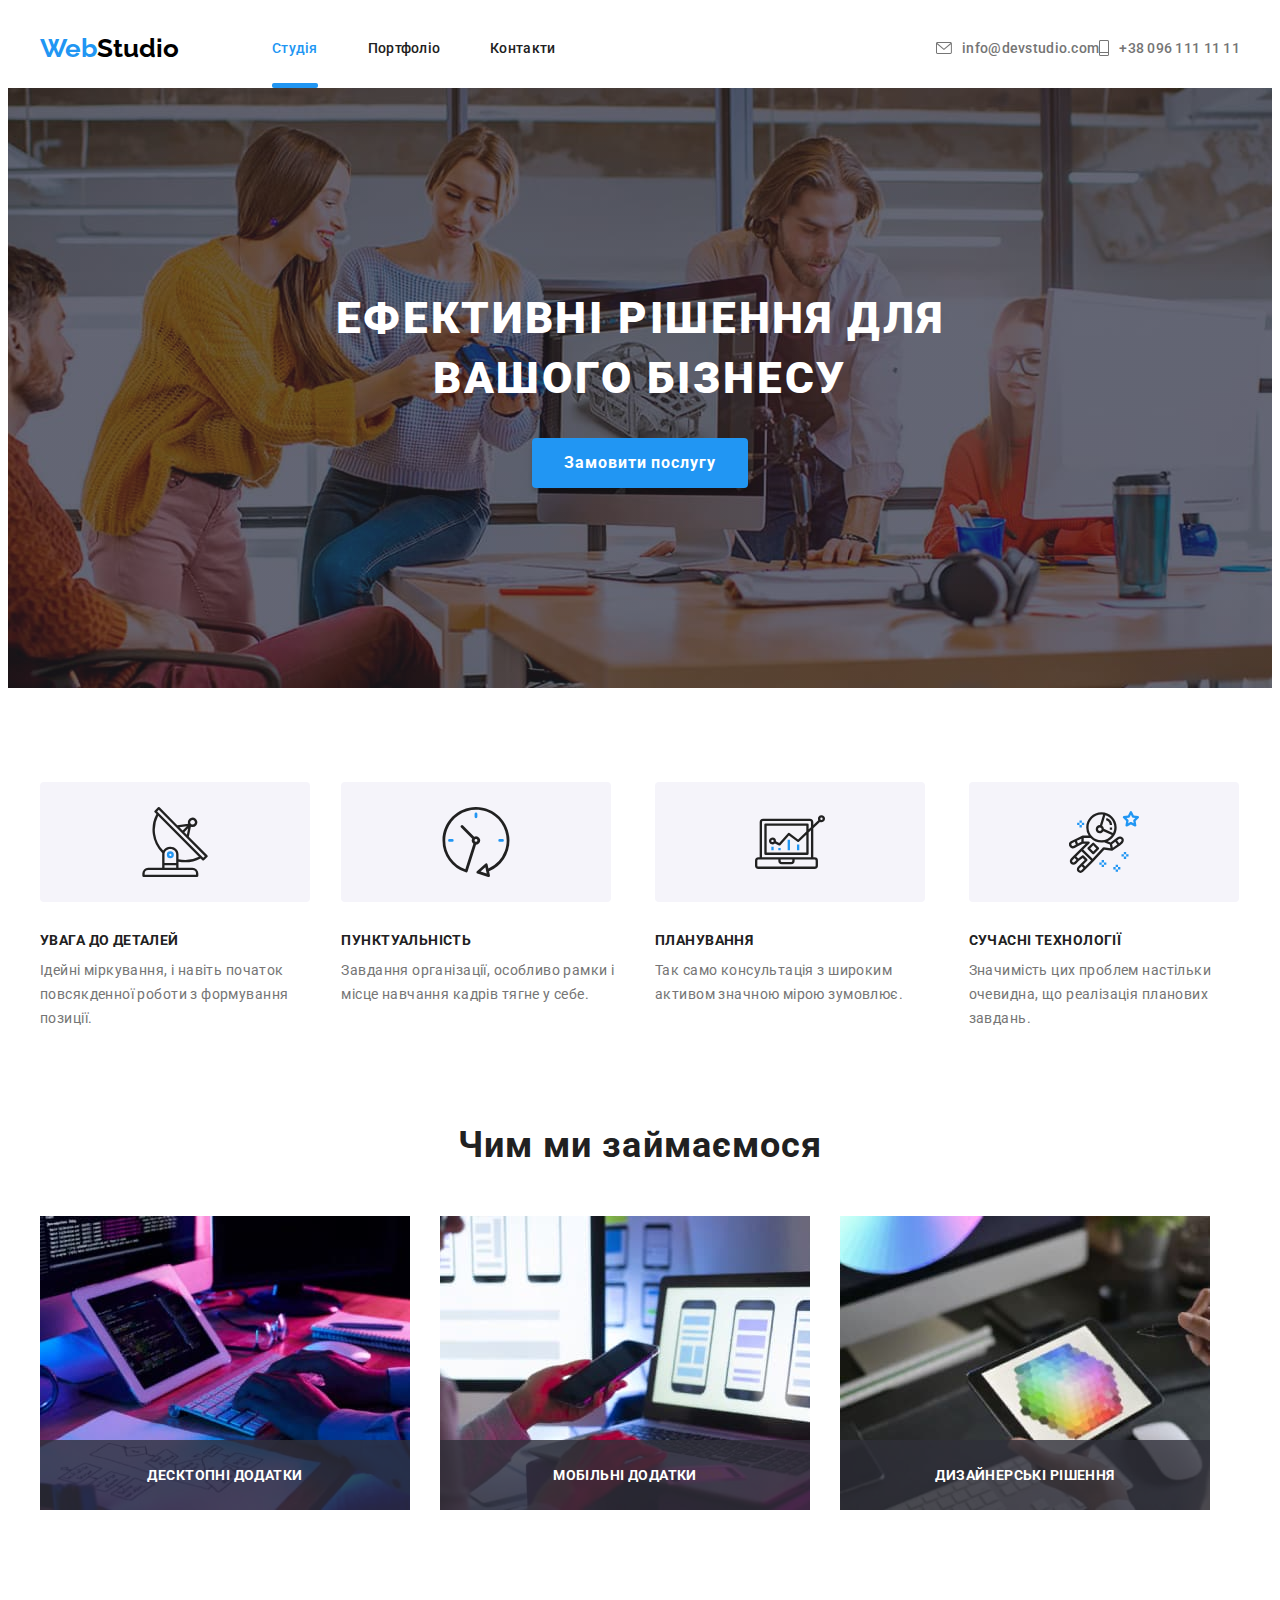
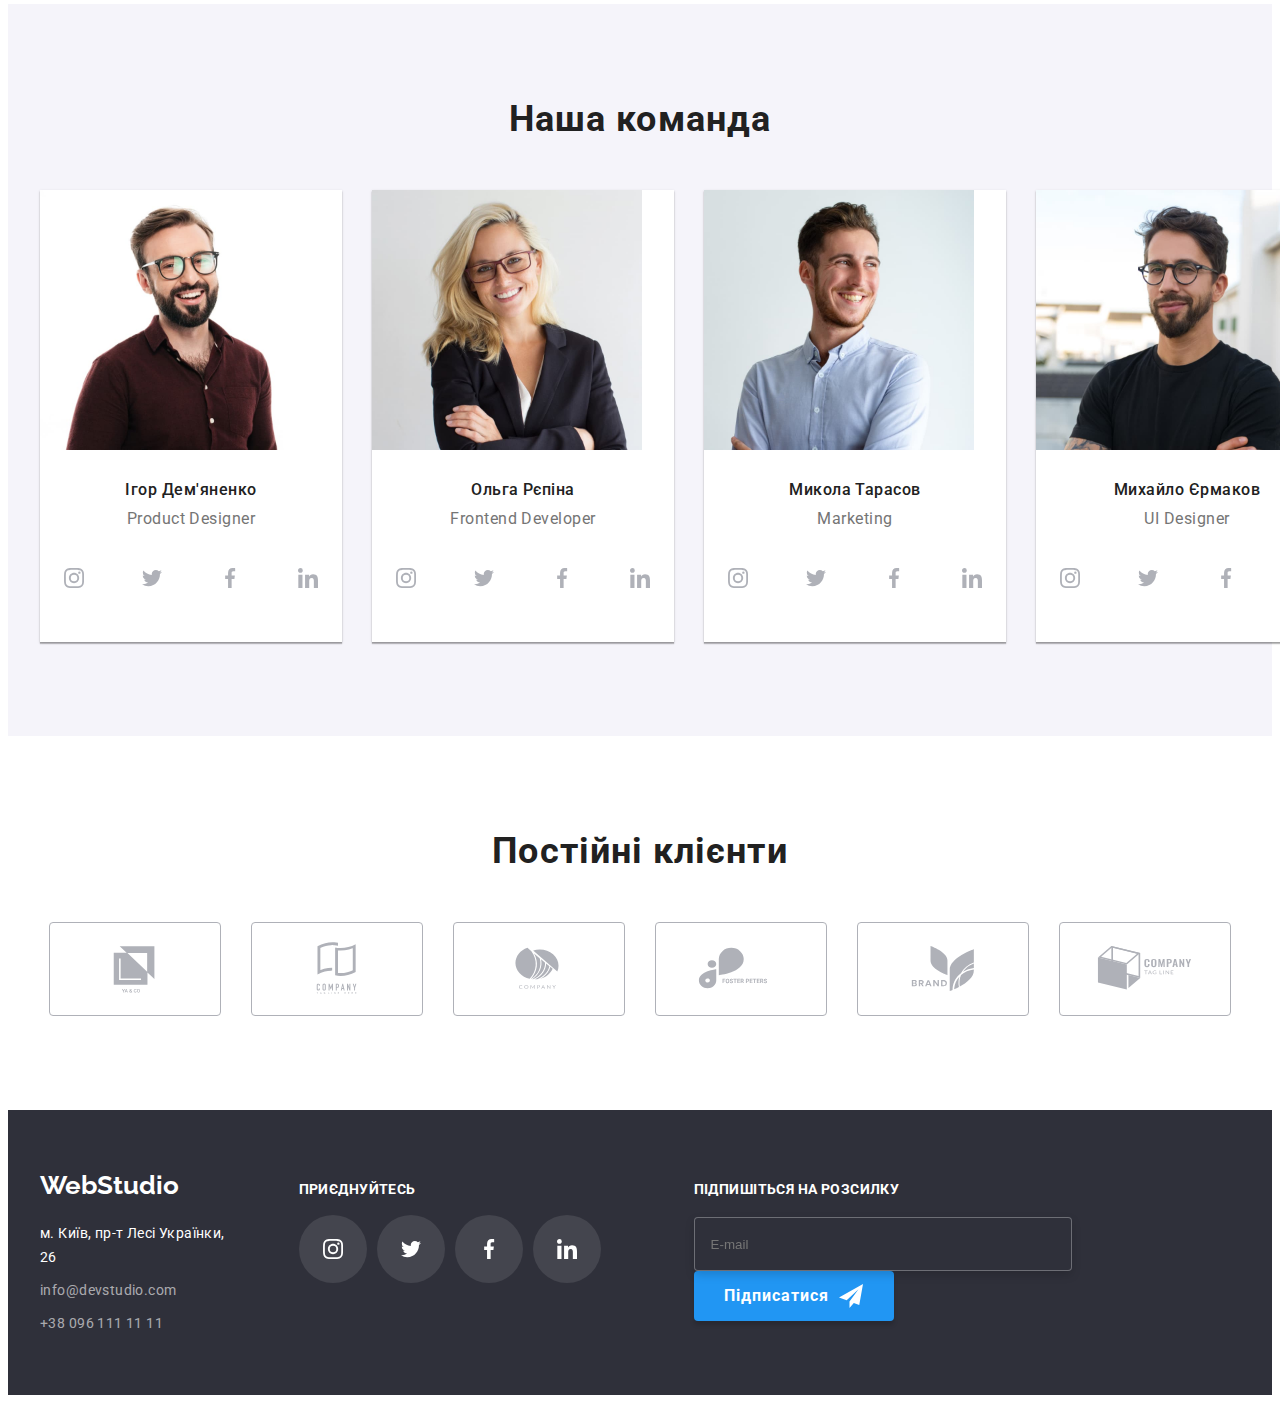
==== index.html @ d42e9f76 "в процессе" ====
<!DOCTYPE html>
<html lang="uk">
  <head>
    <meta charset="UTF-8">
    <meta http-equiv="X-UA-Compatible" content="IE=edge">
    <meta name="viewport" content="width=device-width, initial-scale=1.0">
    <title>WebStudio</title>
    <link rel="preconnect" href="https://fonts.googleapis.com">
    <link rel="preconnect" href="https://fonts.gstatic.com" crossorigin>
    <link href="https://fonts.googleapis.com/css2?family=Open+Sans:wght@400;500;600;700&family=Raleway:wght@700&family=Roboto:wght@400;500;700;900&display=swap" rel="stylesheet">
    <link rel="stylesheet" href="https://cdnjs.cloudflare.com/ajax/libs/modern-normalize/1.1.0/modern-normalize.min.css" integrity="sha512-wpPYUAdjBVSE4KJnH1VR1HeZfpl1ub8YT/NKx4PuQ5NmX2tKuGu6U/JRp5y+Y8XG2tV+wKQpNHVUX03MfMFn9Q==" crossorigin="anonymous" referrerpolicy="no-referrer">
    <link rel="stylesheet" href="./css/style.css">
  </head>
  <body>
    <!-- шапка страницы -->

    <header class="header">
      
        <!-- logo -->
      <div class="header__container container">
          <a class="header__logo logo" href="./index.html"><span class="header__web">Web</span>Studio</a>
          
          <!-- навигация на другие страницы -->
          <nav class="nav">
          
          
          
            <ul class="nav__list list">
              <li class="nav__item"><a href="./index.html" class="nav__link current link"><span class="nav__studio">Студія</span></a></li>
              <li class="nav__item"><a href="./portfolio.html" class="nav__link  link">Портфоліо</a></li>
              <li class="nav__item"><a href="#" class="nav__link  link">Контакти</a></li>
            </ul>
          </nav>
          
          <ul class="two__list list">
            <li class="two__item">
              <a class="two__link link" href="mailto:info@devstudio.com">
                <svg class="two__envelope" width="16" height="12">
                <use xlink:href="./images/sprite.svg#envelope">
                </use>
              </svg>info@devstudio.com</a>
            </li>
            <li class="two__item">
              <a class="two__links link" href="tel:+380961111111">
                <svg class="two__vector" width="10" height="16">
                <use xlink:href="./images/sprite.svg#vector">
                </use>
              </svg>+38 096 111 11 11</a>
            </li>
          </ul>
      </div>

     
    </header>

    <!-- уникальный контент страницы -->

    <main class="hero">
      <section class="hero-baner">
        <div class="container">
        <h1 class="hero-baner__title">Ефективні рішення для вашого бізнесу</h1>
        <button class="hero-baner__btn" type="button" data-modal-open>Замовити послугу</button>
        <div class="beckdrop is-hidden" data-modal>
          <div class="modal-window">
            <button class="modal-window__btn" type="button" data-modal-close>
              <svg class="modal-window__cross" width="11" height="11">
                <use href="./images/sprite.svg#icon-close"></use>
              </svg>
            </button>
            <p class="modal-window__title">Залиште свої дані, ми вам передзвонимо</p>
            <form class="modal-window__form">
                <label class="modal-window__field">
                  <span class="modal-window__label">Ім'я</span>
                  <input class="modal-window__input" type="text" name="user-name" required>
                  <svg class="modal-window__icon" width="12" height="12">
                    <use href="./images/icons.svg#people-vector"></use>
                  </svg>
                </label>
                <label class="modal-window__field">
                  <span class="modal-window__label">Телефон</span>
                  <input class="modal-window__input" type="text" name="user-phone" required>
                  <svg class="modal-window__icon" width="13" height="13">
                    <use href="./images/icons.svg#tel-vector"></use>
                  </svg>
                </label>
                <label class="modal-window__field">
                  <span class="modal-window__label">Пошта</span>
                  <input class="modal-window__input" type="text" name="user-email" required>
                  <svg class="modal-window__icon" width="15" height="12">
                    <use href="./images/icons.svg#email-vector"></use>
                  </svg>
                </label>
                <label class="modal-window__fields">
                  <span class="modal-window__labelss">Коментар</span>
                  <textarea class="modal-window__email" name="user-coments" rows="5" placeholder="Введіть текст"></textarea>
                </label>
              <label class="modal-window__ways">
                <input class="modal-window__checkbox" type="checkbox" name="agreement-checkbox">
                <svg class="modal-window__checkboxicon" width="16" height="15">
                  <use class="checked" href="./images/icons.svg#icon-check"></use>
                  <use class="unchecked" href="./images/icons.svg#icon-uncheck"></use>
                </svg>
                <span class="modal-window__checktext">Погоджуюся з розсилкою та приймаю <a class="modal-window__blue link" href="">Умови договору</a></span>
              </label>
              <button class="modal-window__btns" type="submit"><span class="modal-window__btngo">Відправити</span></button>
            </form>
        </div>
        </div>
        </div>
      </section>
      <section class="page">
        <div class="page-container container">
        <h2 class="visually-hidden">нащi властивостi</h2>
        <ul class="page-first list">
          <li class="page-second">
            <div class="page-icons">
              <svg class="hidden-icon" width="70" height="70">
                <use href="./images/icons.svg#antenna1"></use>
              </svg>
            </div>
            <h3 class="page-item page-title">УВАГА ДО ДЕТАЛЕЙ</h3>
            <p class="page-group page-text">Ідейні міркування, і навіть початок повсякденної роботи з формування позиції.</p>
          </li>
          <li class="page-second second-box">
            <div class="page-icons">
              <svg class="hidden-icon" width="70" height="70">
                <use href="./images/icons.svg#clock1"></use>
              </svg>
            </div>
            <h3 class="page-item page-title">ПУНКТУАЛЬНІСТЬ</h3>
            <p class="page-group page-text">Завдання організації, особливо рамки і місце навчання кадрів тягне у себе.</p>
          </li>
          <li class="page-second second-box">
            <div class="page-icons">
              <svg class="hidden-icon" width="70" height="70">
                <use href="./images/icons.svg#diagram1"></use>
              </svg>
            </div>
            <h3 class="page-item page-title">ПЛАНУВАННЯ</h3>
            <p class="page-group page-text">Так само консультація з широким активом значною мірою зумовлює.</p>
          </li>
          <li class="page-second">
            <div class="page-icons">
              <svg class="hidden-icon" width="70" height="70">
                <use href="./images/icons.svg#astronaut1"></use>
              </svg>
            </div>
            <h3 class="page-item page-title">СУЧАСНІ ТЕХНОЛОГІЇ</h3>
            <p class="page-group page-text">Значимість цих проблем настільки очевидна, що реалізація планових завдань.</p>
          </li>
        </ul>
        </div>
      </section>
      <section class="work">
       <div class="work-container container">
        <h2 class="work-text work-title">Чим ми займаємося</h2>
        <ul class="hero-img list">
          <li class="work-items">
            <div class="wrapper">
            <img class="work-about" src="./images/img(1).jpg" alt="стiл розробника" width="370">
            <div class="overlay-box">
              <p class="overlay-text">Десктопні додатки</p>
            </div>
            </div>
          </li>
          <li class="work-items">
            <div class="wrapper">
            <img class="work-about" src="./images/img(2).jpg" alt="стiл розробника додатку до смартфонiв" width="370">
            <div class="overlay-box">
              <p class="overlay-text">Мобільні додатки</p>
            </div>
            </div>
          </li>
          <li class="work-items">
            <div class="wrapper">
            <img class="work-about" src="./images/img(3).jpg" alt="стiл дизайнера кольору" width="370">
            <div class="overlay-box">
              <p class="overlay-text">Дизайнерські рішення</p>
            </div>
            </div>
          </li>
        </ul>
       </div>
      </section>
      <section class="services">
        <div class="services-container container">
        <h2 class="services-work work-title">Наша команда</h2>
        <ul class="services-before list">
          <li class="services-cover">
            <img class="doc-img" src="./images/Product_designer.jpg" alt="Product-designer" width="270">
            <div class="document">
            <h3 class="services-title">Ігор Дем'яненко</h3>
            <p class="services-text">Product Designer</p>
            <ul class="application-icon">
              <li class="people-icons">
                <a href="" class="people-services">
                  <svg class="services-icons" width="20" height="20">
                    <use href="./images/sprite.svg#instagram"></use>
                  </svg>
                </a>
              </li>
              <li class="people-icons">
                <a href="" class="people-services">
                  <svg class="services-icons" width="20" height="20">
                    <use href="./images/sprite.svg#twitter"></use>
                  </svg>
                </a>
              </li>
              <li class="people-icons">
                <a href="" class="people-services">
                  <svg class="services-icons" width="20" height="20">
                    <use href="./images/sprite.svg#facebook"></use>
                  </svg>
                </a>
              </li>
              <li class="people-icons">
                <a href="" class="people-services">
                  <svg class="services-icons" width="20" height="20">
                    <use href="./images/sprite.svg#linkedin"></use>
                  </svg>
                </a>
              </li>
            </ul>
            </div>
          </li>
          <li class="services-cover">
            <img class="doc-img" src="./images/Frontend_developer.jpg" alt="Frontend-developer" width="270">
            <div class="document">
            <h3 class="services-title">Ольга Рєпіна</h3>
            <p class="services-text">Frontend Developer</p>
            <ul class="application-icon">
              <li class="people-icons">
                <a href="" class="people-services">
                  <svg class="services-icons" width="20" height="20">
                    <use href="./images/sprite.svg#instagram"></use>
                  </svg>
                </a>
              </li>
              <li class="people-icons">
                <a href="" class="people-services">
                  <svg class="services-icons" width="20" height="20">
                    <use href="./images/sprite.svg#twitter"></use>
                  </svg>
                </a>
              </li>
              <li class="people-icons">
                <a href="" class="people-services">
                  <svg class="services-icons" width="20" height="20">
                    <use href="./images/sprite.svg#facebook"></use>
                  </svg>
                </a>
              </li>
              <li class="people-icons">
                <a href="" class="people-services">
                  <svg class="services-icons" width="20" height="20">
                    <use href="./images/sprite.svg#linkedin"></use>
                  </svg>
                </a>
              </li>
            </ul>
            </div>
          </li>
          <li class="services-cover">
            <img class="doc-img" src="./images/Marketing.jpg" alt="Marketing" width="270">
            <div class="document">
            <h3 class="services-title">Микола Тарасов</h3>
            <p class="services-text">Marketing</p>
            <ul class="application-icon">
              <li class="people-icons">
                <a href="" class="people-services">
                  <svg class="services-icons" width="20" height="20">
                    <use href="./images/sprite.svg#instagram"></use>
                  </svg>
                </a>
              </li>
              <li class="people-icons">
                <a href="" class="people-services">
                  <svg class="services-icons" width="20" height="20">
                    <use href="./images/sprite.svg#twitter"></use>
                  </svg>
                </a>
              </li>
              <li class="people-icons">
                <a href="" class="people-services">
                  <svg class="services-icons" width="20" height="20">
                    <use href="./images/sprite.svg#facebook"></use>
                  </svg>
                </a>
              </li>
              <li class="people-icons">
                <a href="" class="people-services">
                  <svg class="services-icons" width="20" height="20">
                    <use href="./images/sprite.svg#linkedin"></use>
                  </svg>
                </a>
              </li>
            </ul>
            </div>
          </li>
          <li class="services-cover">
            <img class="doc-img" src="./images/UI_designer.jpg" alt="UI-designer" width="270">
            <div class="document">
            <h3 class="services-title">Михайло Єрмаков</h3>
            <p class="services-text">UI Designer</p>
            <ul class="application-icon">
              <li class="people-icons">
                <a href="" class="people-services">
                  <svg class="services-icons" width="20" height="20">
                    <use href="./images/sprite.svg#instagram"></use>
                  </svg>
                </a>
              </li>
              <li class="people-icons">
                <a href="" class="people-services">
                  <svg class="services-icons" width="20" height="20">
                    <use href="./images/sprite.svg#twitter"></use>
                  </svg>
                </a>
              </li>
              <li class="people-icons">
                <a href="" class="people-services">
                  <svg class="services-icons" width="20" height="20">
                    <use href="./images/sprite.svg#facebook"></use>
                  </svg>
                </a>
              </li>
              <li class="people-icons">
                <a href="" class="people-services">
                  <svg class="services-icons" width="20" height="20">
                    <use href="./images/sprite.svg#linkedin"></use>
                  </svg>
                </a>
              </li>
            </ul>
            </div>
          </li>
        </ul>
        </div>
      </section>
      <section class="section-client">
        <div class="container">
          <h2 class="regular-clients">Постійні клієнти</h2>
          <ul class="clients-list list">
            <li class="clients-items">
              <a href="" class="clients-link">
                <svg class="clients-icon" width="106" height="60">
                  <use href="./images/sprite.svg#ya-co"></use>
                </svg>
              </a></li>
            <li class="clients-items">
              <a href="" class="clients-link">
                <svg class="clients-icon" width="106" height="60">
                  <use href="./images/sprite.svg#company"></use>
              </svg>
            </a></li>
            <li class="clients-items">
              <a href="" class="clients-link">
                <svg class="clients-icon" width="106" height="60">
                  <use href="./images/sprite.svg#company-second"></use>
              </svg>
            </a></li>
            <li class="clients-items">
              <a href="" class="clients-link">
                <svg class="clients-icon" width="106" height="60">
                  <use href="./images/sprite.svg#foster-peter"></use>
              </svg>
              </a></li>
            <li class="clients-items">
              <a href="" class="clients-link">
                <svg class="clients-icon" width="106" height="60">
                  <use href="./images/sprite.svg#brand"></use>
              </svg>
            </a></li>
            <li class="clients-items">
              <a href="" class="clients-link">
                <svg class="clients-icon" width="106" height="60">
                  <use href="./images/sprite.svg#tag-line"></use>
              </svg>
            </a></li>
          </ul>
        </div>
      </section>
    </main>

    <!-- подвал страницы -->

    <footer class="footer">
      <div class="footer-container container">
        <div class="footer-joins">
          <div class="footer-secondjoins">
         <a class="logotype" href="./index.html"><span class="web">Web</span>Studio</a>
      <address class="address">
        <ul class="footer-bottom list">
          <li class="footer-item"><a class="footer-map link" href="https://goo.gl/maps/Yp1MJyX35UvS2NjQA" target="_blank" rel="noopener noreferrer nofollow">м. Київ, пр-т Лесі Українки, 26</a></li>
          <li class="footer-item">
            <a class="footer-link link"  href="mailto:info@devstudio.com">info@devstudio.com</a>
          </li>
          <li class="footer-item">
            <a class="footer-tel footer-link link" href="tel:+380961111111">+38 096 111 11 11</a>
          </li>
        </ul>
      </address>
      </div>
      <div class="join-go">
        <h2 class="join-ap">приєднуйтесь</h2>
        <ul class="applicat-icon">
          <li class="people-icon">
            <a href="" class="peopls-serv">
              <svg class="join-icons" width="20" height="20">
                <use href="./images/sprite.svg#instagram"></use>
              </svg>
            </a>
          </li>
          <li class="people-icon">
            <a href="" class="peopls-serv">
              <svg class="join-icons" width="20" height="20">
                <use href="./images/sprite.svg#twitter"></use>
              </svg>
            </a>
          </li>
          <li class="people-icon">
            <a href="" class="peopls-serv">
              <svg class="join-icons" width="20" height="20">
                <use href="./images/sprite.svg#facebook"></use>
              </svg>
            </a>
          </li>
          <li class="people-icon">
            <a href="" class="peopls-serv">
              <svg class="join-icons" width="20" height="20">
                <use href="./images/sprite.svg#linkedin"></use>
              </svg>
            </a>
          </li>
        </ul>
      </div>
      <div class="footer-lastmenu">
        <p class="last-text">Підпишіться на розсилку</p>
        <form class="lastmenu">
          <label class="last-label">
            <input class="email-footers" type="text" name="mail-footer" placeholder="E-mail">
          </label>
            <button class="last-mail" type="submit"><span class="black-btns">Підписатися</span>
              <svg class="icon-send" width="24" height="24">
                <use href="./images/sprite.svg#icon-send"></use>
              </svg>
            </button>
        </form>
      </div>
      </div>
      </div>
    </footer>
    <script src="./js/modal.js"></script>
  </body>
</html>
---- css/style.css ----
:root {
    --primary-text-color: #000000;
    --title-text-color: #212121;
    --border-bottom: #ECECEC;
    --accent-color: #2196F3;
    --h-color-fon: #C4C4C4;
    --overlay-box: rgba(47, 48, 58, 0.8);
    --cover-color: 0px 1px 3px rgba(0, 0, 0, 0.12),
        0px 1px 1px rgba(0, 0, 0, 0.14),
        0px 2px 1px rgba(0, 0, 0, 0.2);
    --text-color: #757575;
    --portfolo-main-color: #F5F5F5;
    --before-color: #FFFFFF;
    --btn-color: #188CE8;
        box-shadow: 0px 4px 4px rgba(0, 0, 0, 0.15);
    --services-color: #F5F4FA;
    --footer-color: rgba(255, 255, 255, 0.6);
    --hero-btn-color: rgba(0, 0, 0, 0.15);
    --h1-color: #2F303A;
    --button-color: rgba(0, 0, 0, 0.1),
        0px 1px 2px rgba(0, 0, 0, 0.08),
        0px 2px 2px rgba(0, 0, 0, 0.12);
        --clients-icon: #AFB1B8;
        --people-icon: rgba(255, 255, 255, 0.1);
        --portfolio-border: #EEEEEE;
        --shadow-nain: 0px 1px 1px rgba(0, 0, 0, 0.12),
            0px 4px 4px rgba(0, 0, 0, 0.06),
            1px 4px 6px rgba(0, 0, 0, 0.16);
            /* modal */
            --modal-window: rgba(0, 0, 0, 0.2);
            --border-modal-btn: 1px solid rgba(0, 0, 0, 0.1);
            --border-px-fo: 0px 1px 3px rgba(0, 0, 0, 0.12),
                0px 1px 1px rgba(0, 0, 0, 0.14),
                0px 2px 1px rgba(0, 0, 0, 0.2);
            /* зминни */
            --idx-backdrop: 100;
            /* overflow-color */
            --overflow-color: rgba(33, 150, 243, 0.9);
            /* transition transform ms */
            --transfor-ms: 250ms cubic-bezier(0.4, 0, 0.2, 1);
            /* modal menu */
            --mdal-menu-rgba: rgba(33, 33, 33, 0.2);
            --color-comentss: rgba(117, 117, 117, 0.5);
}
.container {
    margin-left: auto;
    margin-right: auto;
    padding-left: 15px;
    padding-right: 15px;
    width: 1200px;
    /* outline: 1px solid tomato; */
}
body {
    font-family: 'Roboto', sans-serif;
    background-color: var(--before-color);
    color: var(--title-text-color);
}
/* logo */
.logo {
    margin-right: 93px;

    font-family: 'Raleway', sans-serif;
    font-weight: 700;
    font-size: 26px;
    line-height: 1.19;
    text-decoration: none;
    color: var(--primary-text-color);
}


.link {
    text-decoration: none;
}
.nav__studio,
.portfolio,
.header__web {
    color: var(--accent-color);
}
ul {
    list-style: none;
    padding-left: 0;
    margin-top: 0;
    margin-bottom: 0;
}
h1,
h2,
h3 {
    padding-left: 0;
    margin-top: 0;
    margin-bottom: 0;
}
p {
    padding-left: 0;
    margin-top: 0;
    margin-bottom: 0;
}

/* header */

.header {
    border-color: #ECECEC;
    background-color: var(--before-color);
}
.header__container {
    display: flex;
    align-items: center;
}
.nav__list {
    display: flex;
}
.two__list {
    display: flex;
    align-items: center;
    margin-left: auto;
}
.nav__item:not(:last-child) {
    margin-right: 50px;  
}
.nav__link {
    display: block;
    padding: 32px 0;
    position: relative;

    font-weight: 500;
    font-size: 14px;
    line-height: calc(16 / 14);
    letter-spacing: 0.02em;
    color: var(--title-text-color);

    transition-property: color;
    transition-duration: 250ms;
    transition-timing-function: cubic-bezier(0.4, 0, 0.2, 1);
    /* transition-delay: 250ms; */
}
.nav__link:hover,
.nav__link:focus {
    color: var(--accent-color);
}
.two__vector {
    margin-right: 10px;
    fill: var(--text-color);
    fill: currentColor;
}
.nav__link::after {
    content: "";
    position: absolute;
    bottom: 0;
    left: 0;
    display: block;
    width: 100%;
    height: 5px;
    opacity: 0;
    transform: scaleX(0.2);
    border-radius: 2px;
    background-color: var(--accent-color);

    transition: opacity 250ms cubic-bezier(0.4, 0, 0.2, 1), transform 250ms cubic-bezier(0.4, 0, 0.2, 1);
}
.nav__link.current {
    color: var(--accent-color);
}
.nav__link.current::after,
.nav__link:hover::after,
.nav__link:focus::after {
    opacity: 1;
    transform: scaleX(1);
}
/* header tel link */
.two__links {
    display: block;
    display: flex;
    align-items: center;
    padding: 32px 0;

    font-weight: 500;
    font-size: 14px;
    line-height: calc(16 / 14);
    letter-spacing: 0.02em;
    color: var(--text-color);

    transition-property: color;
    transition-duration: 250ms;
    transition-timing-function: cubic-bezier(0.4, 0, 0.2, 1);
}
.two__links:hover,
.two__links:focus {
    color: var(--accent-color);
}
/* mail.com */
.two__envelope {
    margin-right: 10px;
    fill: var(--text-color);
    fill: currentColor;
}
.two__link {
    display: flex;
    align-items: center;
    padding: 32px 0;

    font-weight: 500;
    font-size: 14px;
    line-height: calc(16 / 14);
    letter-spacing: 0.02em; 
    color: var(--text-color);

    transition-property: color;
    transition-duration: 250ms;
    transition-timing-function: cubic-bezier(0.4, 0, 0.2, 1);
}
.two__link:hover,
.two__link:focus  {
    color: var(--accent-color);
}

/* main */
.visually-hidden {
    position: absolute;
    width: 1px;
    height: 1px;
    margin: -1px;
    border: 0;
    padding: 0;
    white-space: nowrap;
    clip-path: inset(100%);
    clip: rect(0 0 0 0);
    overflow: hidden;
}

.hero-baner {
    text-align: center;
    padding-top: 200px;
    padding-bottom: 200px;
    background: var(--h-color-fon);
}
.hero-baner {
    max-width: 1600px;
    margin-left: auto;
    margin-right: auto;
    background-image: linear-gradient(to right,
        rgba(47, 48, 58, 0.4),
        rgba(47, 48, 58, 0.4)
        ),
    url("../images/banner.jpg");
    background-repeat: no-repeat;
    background-position: center;
    background-size: cover;
}

.hero-baner__title {
    width: 800px;
    height: 120px;
    margin-right: auto;
    margin-left: auto;

    margin-bottom: 30px;
    font-weight: 900;
    font-size: 44px;
    line-height: calc(60 / 44);
    letter-spacing: 0.06em;
    text-transform: uppercase;
    color: var(--before-color);
}

.hero-baner__btn {
    padding: 10px 32px;
    
    font-family: inherit;
    font-weight: 700;
    font-size: 16px;
    line-height: calc(30 / 16);
    letter-spacing: 0.06em;
    color: var(--before-color);
    cursor: pointer;
}
.hero-baner__btn {
    border-radius: 4px;
    border: var(--accent-color);

    background-color: var(--accent-color);
    box-shadow: 0px 4px 4px var(--hero-btn-color);

    transition-property: color;
    transition-duration: 250ms;
    transition-timing-function: cubic-bezier(0.4, 0, 0.2, 1);
}
.hero-baner__btn:hover,
.hero-baner__btn:focus {
    background: var(--btn-color);
}
/* modal window */
.beckdrop {
    position: fixed;
    top: 0;
    left: 0;
    z-index: var(--idx-backdrop);

    width: 100%;
    height: 100%;
    background-color: var(--modal-window);
    backdrop-filter: blur(2px);

    opacity: 1;
    visibility: visible;
    pointer-events: initial;
    transition: opacity 150ms linear, visibility 150ms linear;
}
.beckdrop.is-hidden {
    opacity: 0;
    visibility: hidden;
    pointer-events: none;
}
.modal-window {
    padding: 40px;
    position: absolute;
    top: 50%;
    left: 50%;
    transform: translateX(-50%) translateY(-50%);

    width: 528px;
    min-height: 581px;
    background-color: var(--before-color);
    border-radius: 4px;
}
.modal-window__btn {
    position: absolute;
    top: 8px;
    right: 8px;

    display: flex;
    align-items: center;
    justify-content: center;
    width: 30px;
    height: 30px;
    padding: 0;
    border-radius: 50%;
    border: var(--border-modal-btn);
    background-color: transparent;

    cursor: pointer;

    transition-property: fill;
    transition-duration: 250ms;
    transition-timing-function: cubic-bezier(0.4, 0, 0.2, 1);
}
.modal-window__btn:hover,
.modal-window__btn:focus {
    fill: var(--accent-color);
}
/* modal menu */
.modal-window__title {
    margin-bottom: 10px;
    font-family: 'Roboto';
    font-style: normal;
    font-weight: 700;
    font-size: 20px;
    line-height: calc(23 / 20);
    text-align: center;
    letter-spacing: 0.03em;

    color: var(--title-text-color);
}

.modal-window__input {
    display: flex;
    flex-direction: column;
    margin-top: 4px;
    padding-left: 42px;


    width: 448px;
    height: 40px;
    left: 576px;
    top: 315px;
    outline: none;
    
    border: 1px solid var(--mdal-menu-rgba);
    border-radius: 4px;
    cursor: pointer;
    transition-property: border-color;
    transition-duration: 250ms;
    transition-timing-function: cubic-bezier(0.4, 0, 0.2, 1);
}
.modal-window__input:hover + .modal-window__icon,
.modal-window__input:focus + .modal-window__icon {
    fill: var(--accent-color);
   
}
.modal-window__input:hover,
.modal-window__input:focus {
    border-color: var(--accent-color);
    fill: var(--accent-color);
}
.modal-window__label {
    font-family: 'Roboto';
    font-style: normal;
    font-weight: 400;
    font-size: 12px;
    line-height: calc(14 / 12);

letter-spacing: 0.01em;

    color: var(--text-color);
}
.modal-window__labelss {
    display: block;
    text-align: left;
    margin-bottom: 4px;

    font-family: 'Roboto';
    font-style: normal;
    font-weight: 400;
    font-size: 12px;
    line-height: calc(14 / 12);


    letter-spacing: 0.01em;

    color: var(--text-color);
}
.modal-window__email {
    display: block;
    resize: none;
    width: 448px;
    height: 120px;
    left: 576px;
    top: 519px;

    border: 1px solid rgba(33, 33, 33, 0.2);
    border-radius: 4px;
    outline: transparent;

    transition-property: border-color;
    transition-duration: 250ms;
    transition-timing-function: cubic-bezier(0.4, 0, 0.2, 1);
}
textarea::placeholder {
    font-family: 'Roboto';
    font-style: normal;
    font-weight: 400;
    font-size: 12px;
    line-height: calc(14 / 12);
    letter-spacing: 0.01em;

    color: var(--h1-color);
}

.modal-window__email:hover,
.modal-window__email:focus {
    border-color: var(--accent-color);
}
.modal-window__fields {
    display: block;
    margin-top: 10px;
}
.modal-window__field {
    display: block;
    text-align: left;
    position: relative;
    margin-top: 10px;

}
.modal-window__field:first-child {
    margin-top: 0;
}

.modal-window__icon {
    position: absolute;
    bottom: 14px;
    left: 15px;
    transition-property: fill;
    transition-duration: 250ms;
    transition-timing-function: cubic-bezier(0.4, 0, 0.2, 1);
}
.modal-window__btns {
    padding: 0;
    cursor: pointer;
    background: var(--accent-color);
    box-shadow: 0px 4px 4px rgba(0, 0, 0, 0.15);
    border-color: inherit;
    border-radius: 4px;

    transition-property: background-color;
    transition-duration: 250ms;
    transition-timing-function: cubic-bezier(0.4, 0, 0.2, 1);
}
.modal-window__btns:hover,
.modal-window__btns:focus {
    background-color: var(--btn-color);
}
.modal-window__btngo {
    display: block;
    text-align: center;
    align-items: center;
    
    font-family: 'Roboto';
    font-style: normal;
    padding: 10px 52px;
    font-weight: 700;
    font-size: 16px;
    line-height: calc(30 / 16);
        
    letter-spacing: 0.06em;
    color: var(--before-color);
}
.modal-window__email {
    padding: 12px 16px;

    font-family: 'Roboto';
    font-style: normal;
    font-weight: 400;
    font-size: 12px;
    line-height: calc(14 / 12);
    letter-spacing: 0.01em;
    
    color: var(--color-comentss);
}
.modal-window__ways {
    display: block;
    display: flex;
    align-items: center;
    gap: 9px;
    margin-top: 20px;
    margin-bottom: 30px;
    
}
.modal-window__checkbox {
    appearance: none;
    
}
.modal-window__checkboxicon .unchecked {
    opacity: 1;
    transition: var(--transfor-ms);
    cursor: pointer;
}
.modal-window__checkbox:checked + .modal-window__checkboxicon .unchecked {
    opacity: 0;
}
.modal-window__checkboxicon .checked {
    opacity: 0;
    transition: var(--transfor-ms);
    cursor: pointer;
}
.modal-window__checkbox:checked + .modal-window__checkboxicon .checked {
    opacity: 1;
}
.modal-window__checktext {
    font-family: 'Roboto';
    font-style: normal;
    font-weight: 400;
    font-size: 14px;
    line-height: calc(24 / 14);
    
    letter-spacing: 0.03em;
    
    color: var(--text-color);
}
.modal-window__blue {
    color: var(--accent-color);
}
/* section page */
.page-icons {
    width: 270px;
    height: 120px;
    display: flex;
    justify-content: center;
    align-items: center;
    margin-bottom: 30px;
     
    background: var(--services-color);
    border-radius: 4px;
}
.page-container {
    display: flex;
}
.page {
    padding-top: 94px;
    padding-bottom: 94px;
}

.page-first {
    display: flex;
    
}
.page-second:not(:last-child) {
    margin-right: 30px;
}
.second-box {
    flex-direction: column;
    flex-basis: 48%;
}
.page-title {
    margin-bottom: 10px;

    font-weight: 700;
    font-size: 14px;
    line-height: calc(16 / 14);
    letter-spacing: 0.03em;
    text-transform: uppercase;
    color: var(--title-text-color);
}
.page-text {
    font-size: 14px;
    line-height: calc(24 / 14);
    letter-spacing: 0.03em;
    color: var(--text-color);
}
/* section work */
.work-text {
    text-align: center;
    margin-bottom: 50px;
}
.hero-img {
    display: flex;
    align-items: center;
    gap: 30px;
}
.work {
    padding-bottom: 94px;
}
.work-about {
    display: block;
}
.work-title {
    font-weight: 700;
    font-size: 36px;
    line-height: calc(42 / 36);
    letter-spacing: 0.03em;
    color: var(--title-text-color);
}
.wrapper {
    position: relative;
}
.overlay-box {
    display: flex;
    justify-content: center;
    align-items: center;
    position: absolute;
    width: 100%;
    height: 70px;
    bottom: 0;
    left: 0;
    
    background: var(--overlay-box)
}

.overlay-text {
    font-family: 'Roboto';
    font-style: normal;
    font-weight: 700;
    font-size: 14px;
    line-height: calc(16 / 14);
    letter-spacing: 0.03em;
    text-transform: uppercase;
    
    color: var(--before-color);
}
/* section services */

.services {
    padding-top: 94px;
    padding-bottom: 94px;
    background-color: var(--services-color);
}
.services-work {
    text-align: center;
    margin-bottom: 50px;
}
.document {
    text-align: center;
    padding-top: 30px;
    padding-bottom: 30px;
}

.doc-img {
    display: block;
}
.services-before {
    display: flex;
    align-items: center;
    gap: 30px;
}


.services-cover {
    background: var(--before-color);
    box-shadow: var(--cover-color);
}
.services-title {
    font-weight: 500;
    font-size: 16px;
    line-height: calc(19 / 16);
    letter-spacing: 0.03em;
    color: var(--title-text-color);
}
.services-text {
    margin-top: 10px;
    margin-bottom: 16px;
    font-weight: 400;
    font-size: 16px;
    line-height: calc(19 / 16);
    letter-spacing: 0.03em;
    color: var(--text-color);
}
/* section icon services */
.application-icon {
    display: flex;
    justify-content: center;
    align-items: center;
    gap: 10px;
}
.people-icons {
    display: flex;
   
}
.people-services {
    display: flex;
    justify-content: center;
    align-items: center;
    padding: 12px 12px;
    width: 44px;
    height: 44px;
    fill: var(--clients-icon);
    background-color: var(--before-color);
    border-radius: 50%;

    transition-property: fill, background-color;
    transition-duration: 250ms;
    transition-timing-function: cubic-bezier(0.4, 0, 0.2, 1);
}
.people-services:hover .people-icons {
     fill: var(--before-color); 
}
.people-services:hover,
.people-services:focus {
    background-color: var(--accent-color);
    fill: var(--before-color);
}

/* new section svg */
.section-client {
    padding-top: 94px;
    padding-bottom: 94px;
    background-color: var(--before-color);
}
.regular-clients {
    text-align: center;
    margin-bottom: 50px;

    font-family: 'Roboto';
    font-style: normal;
    font-weight: 700;
    font-size: 36px;
    line-height: calc(42 / 36);
    letter-spacing: 0.03em;
}
.clients-list {
    display: flex;
    justify-content: center;
    align-items: center;
    gap: 30px;
}
.clients-link {
    width: 170px;
    height: 92px;
    display: flex;
    justify-content: center;
    align-items: center;

    border: 1px solid var(--clients-icon);
    border-radius: 4px;
    color: var(--clients-icon);

    transition-property: color, border-color;
    transition-duration: 250ms;
    transition-timing-function: cubic-bezier(0.4, 0, 0.2, 1);
}
.clients-link:hover,
.clients-link:focus {
    border-color: var(--accent-color);
    color: var(--accent-color);
}
.clients-icon {
    fill: currentColor;
}
/* footer */
.footer-joins {
    display: flex;
    align-items: baseline;
}
.footer-secondjoins {
    margin-right: 70px;
}
.address {
    margin-top: 20px;
}
.logotype {
    font-family: 'Raleway', sans-serif;
    font-weight: 700;
    font-size: 26px;
    line-height: 1.19;
    text-decoration: none;
    color: var(--before-color);
}
.footer-item:not(:last-child) {
    display: flex;
    display: block;
    margin-bottom: 9px;
}
.footer-map {
    font-style: normal;
    font-weight: 400;
    font-size: 14px;
    line-height: calc(24 / 14);
    letter-spacing: 0.03em;
    color: var(--before-color);

    transition-property: color;
    transition-duration: 250ms;
    transition-timing-function: cubic-bezier(0.4, 0, 0.2, 1);
}
.footer-map:hover,
.footer-map:focus {
    color: var(--accent-color);
}
.footer {
    display: flex;
    padding-top: 60px;
    padding-bottom: 60px;
    background-color: var(--h1-color);
}
.footer-link {
    font-style: normal;
    font-size: 14px;
    line-height: calc(24 / 14);
    letter-spacing: 0.03em;
    color: var(--footer-color);

    transition-property: color;
    transition-duration: 250ms;
    transition-timing-function: cubic-bezier(0.4, 0, 0.2, 1);
}

.footer-link:hover,
.footer-link:focus {
    color: var(--accent-color);
}
/* portfolio main */
.hero-link {
    display: block;
    

    transition-property: color;
    transition-duration: 250ms;
    transition-timing-function: cubic-bezier(0.4, 0, 0.2, 1);
}
.hero-link:hover, 
.hero-link:focus {
    box-shadow: var(--shadow-nain);
}
.hero-link:focus .overflow {
    transform: translateY(0);
}
.section-portfolio {
    padding-top: 94px;
    padding-bottom: 94px;
}
.portfolio-title {
    display: block;
}
.project-container {
    display: inline-block;
    display: flex;
}
.project-hero {
    display: grid;
    grid-template-columns: 1fr 1fr 1fr;
    max-width: 100%;
    gap: 30px;
    
}
/* text pisition contents "9" */
.team-thumb {
    position: relative;
    overflow: hidden;
}
.overflow {
    position: absolute;
    top: 0;
    left: 0;

    transform: translateY(101%);

    display: flex;
    align-items: center;
    width: 100%;
    height: 100%;

    background-color: var(--overflow-color);
    transition: transform var(--transfor-ms)
}
.overflow-text {
    padding-left: 24px;
    padding-right: 24px;

    font-family: 'Roboto';
    font-style: normal;
    font-weight: 400;
    font-size: 18px;
    line-height: 28px;
    
    letter-spacing: 0.03em;
    color: var(--before-color);
}
.border-fhoto:hover .overflow {
    transform: translateY(0);
}
.project-portfolio {
    padding: 20px 24px;
    border-left: 1px solid var(--portfolio-border);
    border-right: 1px solid var(--portfolio-border);
    border-bottom: 1px solid var(--portfolio-border);

}
.project-title {
    display: block;
}
.first-title {
    margin-bottom: 4px;

    font-weight: 700;
    font-size: 18px;
    line-height: calc(36 / 18);
    letter-spacing: 0.06em;
    color: var(--title-text-color);
}
.second-title {
    font-size: 16px;
    line-height: calc(30 / 16);
    letter-spacing: 0.03em;
    color: var(--text-color);
}
.button-container {
    display: block;
    display: flex;
}
.button-hero {
    display: flex;
    justify-content: center;
    gap: 8px;
    margin-bottom: 50px;

}
.button {  
    padding: 6px 22px;
    border-radius: 4px;
    border: var(--services-color);

    font-family: inherit;
    font-weight: 500;
    font-size: 16px;
    line-height: calc(26 / 16);
    letter-spacing: 0.03em;
    color: var(--title-text-color);
    background-color: var(--services-color);
    cursor: pointer;

    transition-property: color, box-shadow, background-color;
    transition-duration: 250ms;
    transition-timing-function: cubic-bezier(0.4, 0, 0.2, 1);
}

.button:hover,
.button:focus {
    color: var(--before-color);
    background: var(--accent-color);
    box-shadow: 0px 3px 1px var(--button-color);
}
/* footer icon */
join-go {
    display: flex;
    align-content: center;
    margin-left: 70px;
    width: 206px;
    height: 80px;
}
.join-ap {
    font-family: 'Roboto';
    font-style: normal;
    font-weight: 700;
    font-size: 14px;
    line-height: calc(14 / 16);
    letter-spacing: 0.03em;
    text-transform: uppercase;
    margin-bottom: 20px;
    
    color: var(--before-color);
}
.applicat-icon {
    display: flex;
    gap: 10px;
    
}
.people-icon {
    display: flex;
   
}

.people-icon {
    border-radius: 50%;
    background: var(--people-icon);
}
.peopls-serv {
    display: flex;
    justify-content: center;
    align-items: center;
    padding: 12px 12px;
    width: 44px;
    height: 44px;
    fill: var(--before-color);
    border-radius: 50%;

    transition-property: background-color;
    transition-duration: 250ms;
    transition-timing-function: cubic-bezier(0.4, 0, 0.2, 1);
}
.peopls-serv:hover,
.peopls-serv:focus {
    background-color: var(--accent-color);
    fill: var(--before-color);
}
/* form-label-last */
.footer-lastmenu {
    margin-left: 93px;
}
.last-text {
    margin-bottom: 20px;

    font-family: 'Roboto';
    font-style: normal;
    font-weight: 700;
    font-size: 14px;
    line-height: calc(16 / 14);
    letter-spacing: 0.03em;
    text-transform: uppercase;

    color: var(--before-color);
}
.email-footers {
    padding-left: 16px;

    width: 358px;
    height: 50px;
    background: var(--h1-color);
    border: 1px solid rgba(255, 255, 255, 0.3);
    filter: drop-shadow(0px 4px 4px rgba(0, 0, 0, 0.15));
    border-radius: 4px;
    color:var(--before-color);
}
.last-label {
    margin-right: 12px;
}
.last-mail {
    display: inline-flex;
    justify-content: center;
    align-items: center;
    gap: 10px;
    width: 200px;
    height: 50px;

    background: var(--accent-color);
    box-shadow: 0px 4px 4px rgba(0, 0, 0, 0.15);
    border: 1px;
    border-radius: 4px;
    cursor: pointer;
}
.black-btns {
    display: flex;
    justify-content: center;

    font-family: 'Roboto';
    font-style: normal;
    font-weight: 700;
    font-size: 16px;
    line-height: calc(30 / 16);

   
    letter-spacing: 0.06em;

    color: var(--before-color);

}
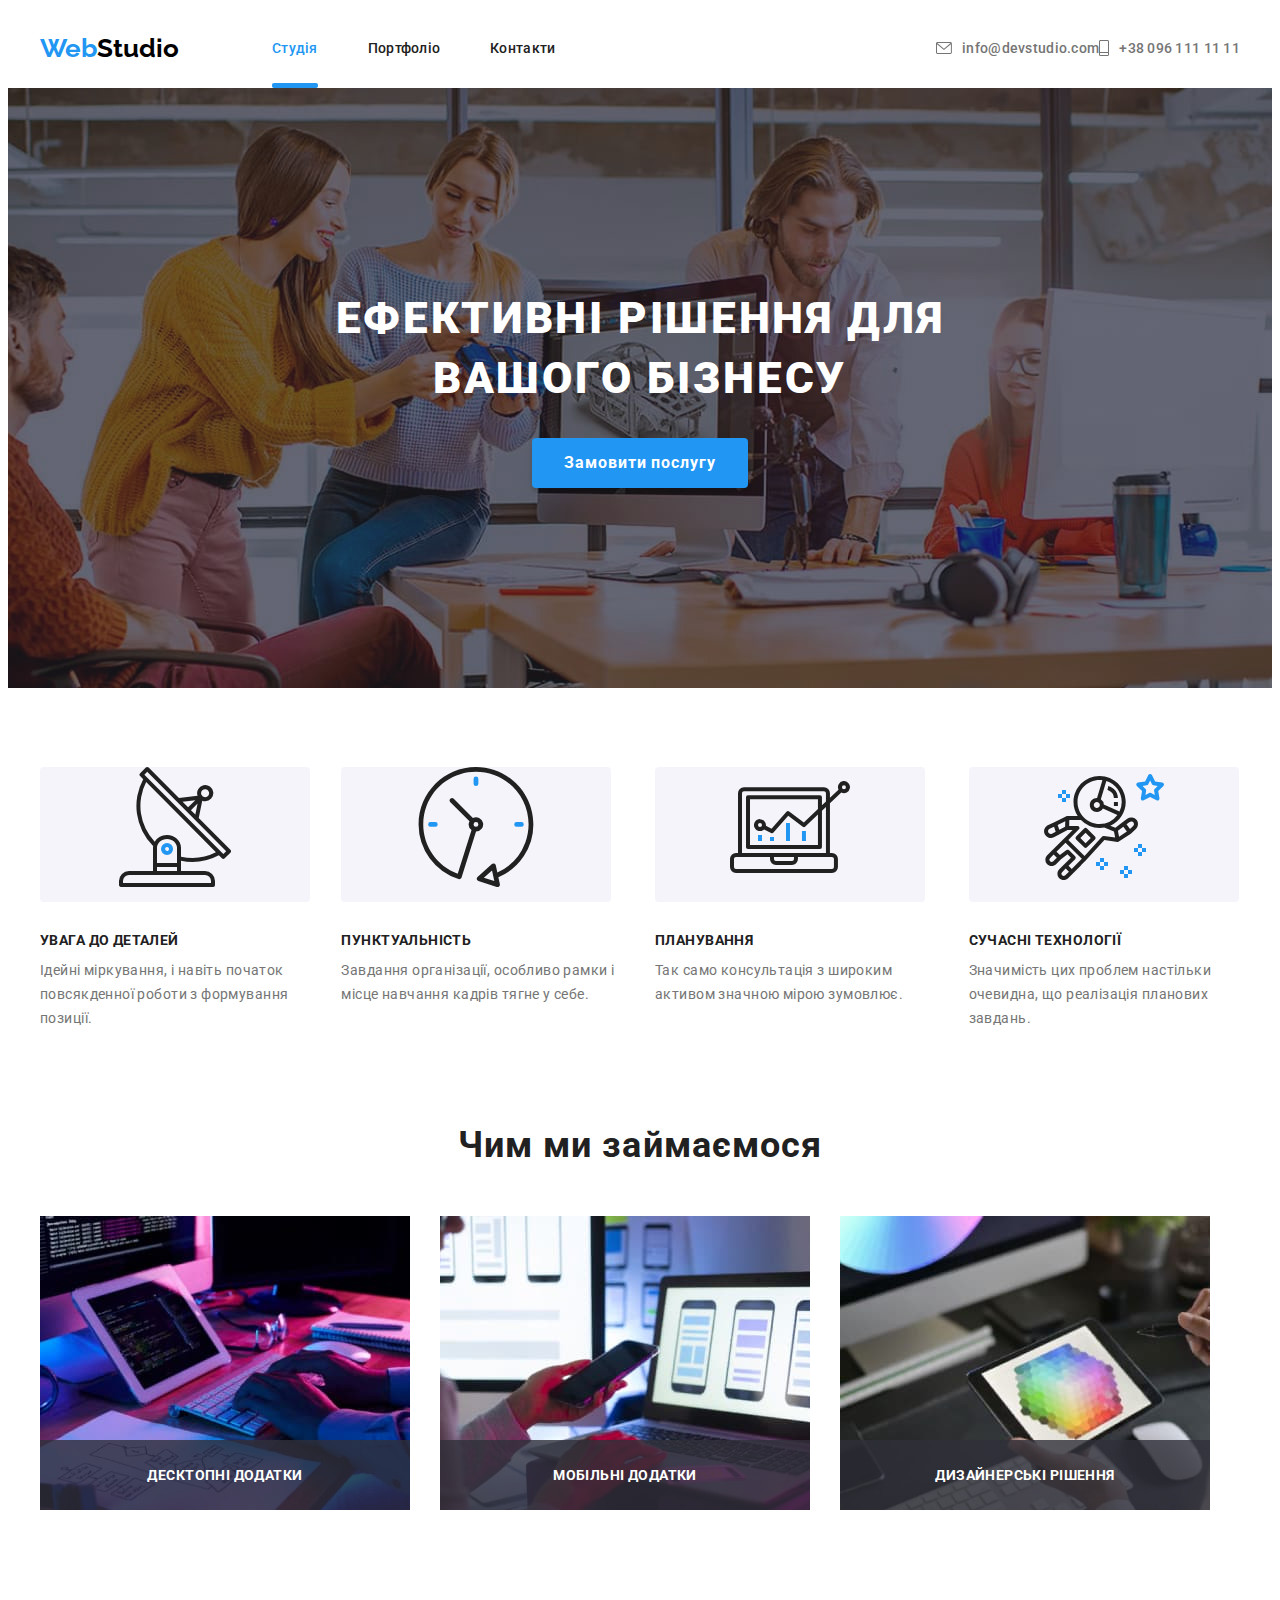
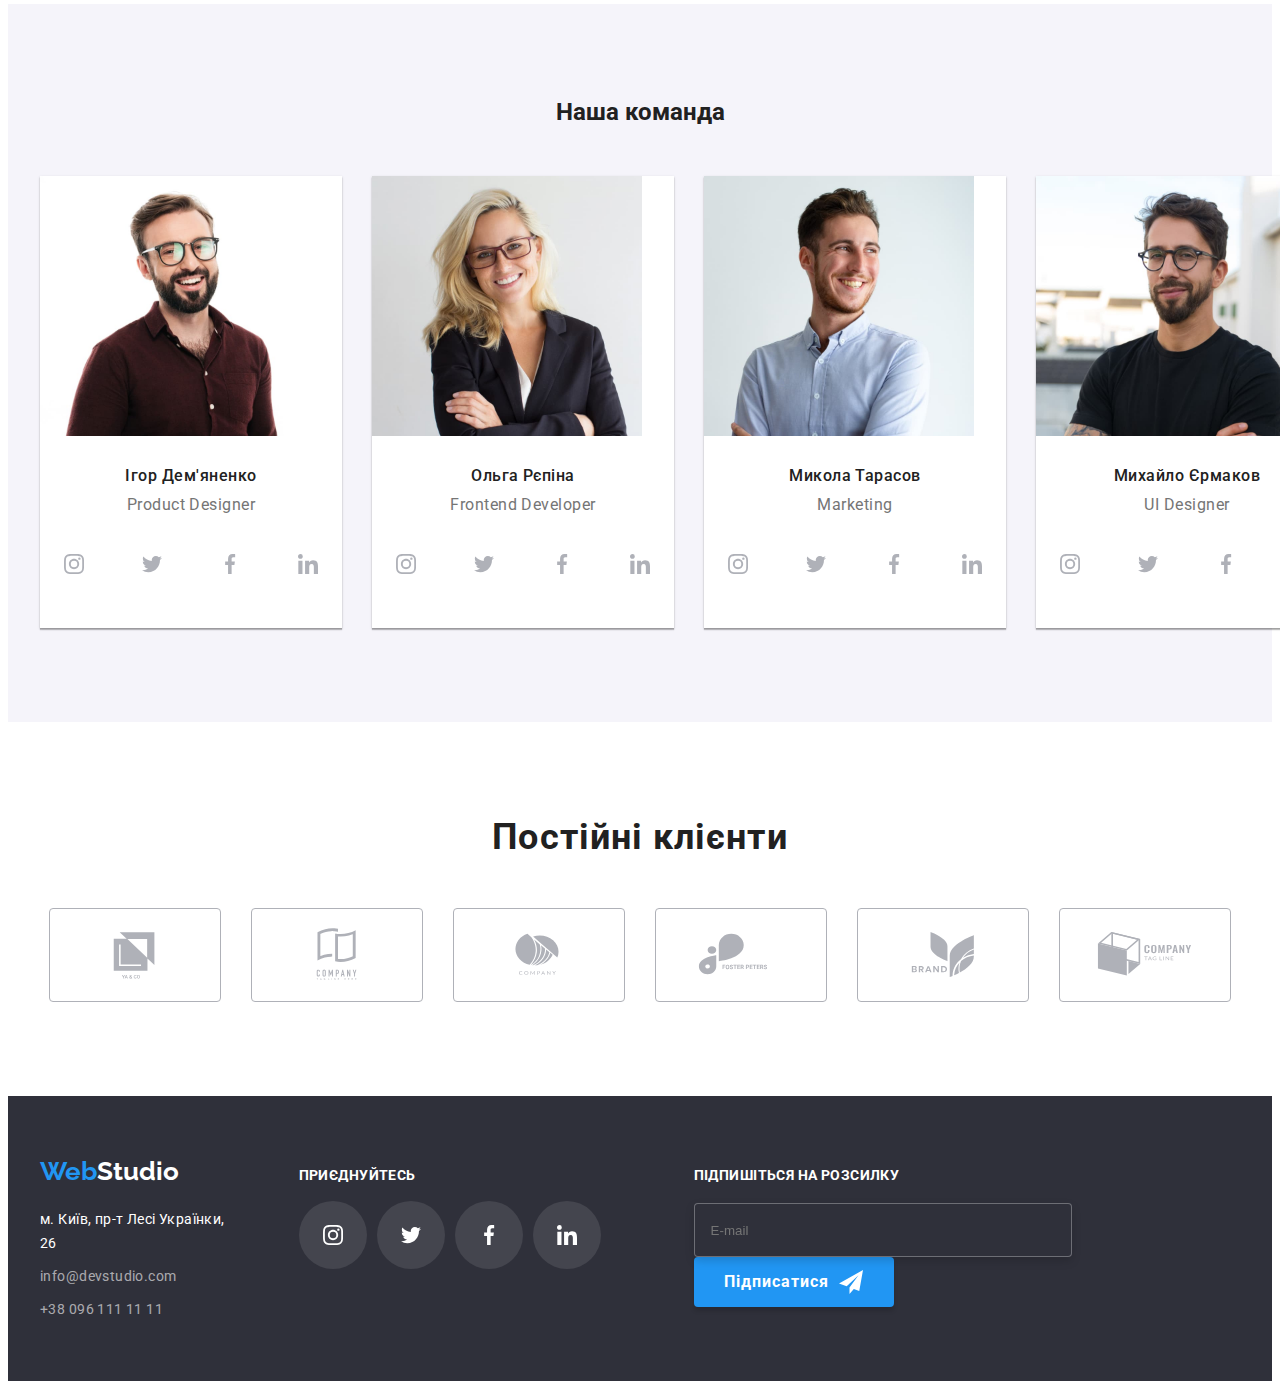
==== commit 43fb2b85: "переделка класов" ====
--- a/index.html
+++ b/index.html
@@ -27,8 +27,8 @@
           
             <ul class="nav__list list">
               <li class="nav__item"><a href="./index.html" class="nav__link current link"><span class="nav__studio">Студія</span></a></li>
-              <li class="nav__item"><a href="./portfolio.html" class="nav__link  link">Портфоліо</a></li>
-              <li class="nav__item"><a href="#" class="nav__link  link">Контакти</a></li>
+              <li class="nav__item"><a href="./portfolio.html" class="nav__link link">Портфоліо</a></li>
+              <li class="nav__item"><a href="#" class="nav__link link">Контакти</a></li>
             </ul>
           </nav>
           
@@ -108,114 +108,114 @@
         </div>
         </div>
       </section>
-      <section class="page">
-        <div class="page-container container">
-        <h2 class="visually-hidden">нащi властивостi</h2>
-        <ul class="page-first list">
-          <li class="page-second">
-            <div class="page-icons">
-              <svg class="hidden-icon" width="70" height="70">
+      <section class="section-page">
+        <div class="section-page__container container">
+        <h2 class="section-page__hidden">нащi властивостi</h2>
+        <ul class="section-page__first list">
+          <li class="section-page__second">
+            <div class="section-page__icons">
+              <svg class="section-page__icons" width="70" height="70">
                 <use href="./images/icons.svg#antenna1"></use>
               </svg>
             </div>
-            <h3 class="page-item page-title">УВАГА ДО ДЕТАЛЕЙ</h3>
-            <p class="page-group page-text">Ідейні міркування, і навіть початок повсякденної роботи з формування позиції.</p>
-          </li>
-          <li class="page-second second-box">
-            <div class="page-icons">
-              <svg class="hidden-icon" width="70" height="70">
+            <h3 class="section-page__item section-page__title">УВАГА ДО ДЕТАЛЕЙ</h3>
+            <p class="section-page__group section-page__text">Ідейні міркування, і навіть початок повсякденної роботи з формування позиції.</p>
+          </li>
+          <li class="section-page__second section-page__seconds">
+            <div class="section-page__icons">
+              <svg class="section-page__icons" width="70" height="70">
                 <use href="./images/icons.svg#clock1"></use>
               </svg>
             </div>
-            <h3 class="page-item page-title">ПУНКТУАЛЬНІСТЬ</h3>
-            <p class="page-group page-text">Завдання організації, особливо рамки і місце навчання кадрів тягне у себе.</p>
-          </li>
-          <li class="page-second second-box">
-            <div class="page-icons">
-              <svg class="hidden-icon" width="70" height="70">
+            <h3 class="section-page__item section-page__title">ПУНКТУАЛЬНІСТЬ</h3>
+            <p class="section-page__group section-page__text">Завдання організації, особливо рамки і місце навчання кадрів тягне у себе.</p>
+          </li>
+          <li class="section-page__second section-page__seconds">
+            <div class="section-page__icons">
+              <svg class="section-page__icons" width="70" height="70">
                 <use href="./images/icons.svg#diagram1"></use>
               </svg>
             </div>
-            <h3 class="page-item page-title">ПЛАНУВАННЯ</h3>
-            <p class="page-group page-text">Так само консультація з широким активом значною мірою зумовлює.</p>
-          </li>
-          <li class="page-second">
-            <div class="page-icons">
-              <svg class="hidden-icon" width="70" height="70">
+            <h3 class="section-page__item section-page__title">ПЛАНУВАННЯ</h3>
+            <p class="section-page__group section-page__text">Так само консультація з широким активом значною мірою зумовлює.</p>
+          </li>
+          <li class="section-page__second">
+            <div class="section-page__icons">
+              <svg class="section-page__icons" width="70" height="70">
                 <use href="./images/icons.svg#astronaut1"></use>
               </svg>
             </div>
-            <h3 class="page-item page-title">СУЧАСНІ ТЕХНОЛОГІЇ</h3>
-            <p class="page-group page-text">Значимість цих проблем настільки очевидна, що реалізація планових завдань.</p>
+            <h3 class="section-page__item section-page__title">СУЧАСНІ ТЕХНОЛОГІЇ</h3>
+            <p class="section-page__group section-page__text">Значимість цих проблем настільки очевидна, що реалізація планових завдань.</p>
           </li>
         </ul>
         </div>
       </section>
-      <section class="work">
-       <div class="work-container container">
-        <h2 class="work-text work-title">Чим ми займаємося</h2>
-        <ul class="hero-img list">
-          <li class="work-items">
-            <div class="wrapper">
-            <img class="work-about" src="./images/img(1).jpg" alt="стiл розробника" width="370">
-            <div class="overlay-box">
-              <p class="overlay-text">Десктопні додатки</p>
-            </div>
-            </div>
-          </li>
-          <li class="work-items">
-            <div class="wrapper">
-            <img class="work-about" src="./images/img(2).jpg" alt="стiл розробника додатку до смартфонiв" width="370">
-            <div class="overlay-box">
-              <p class="overlay-text">Мобільні додатки</p>
-            </div>
-            </div>
-          </li>
-          <li class="work-items">
-            <div class="wrapper">
-            <img class="work-about" src="./images/img(3).jpg" alt="стiл дизайнера кольору" width="370">
-            <div class="overlay-box">
-              <p class="overlay-text">Дизайнерські рішення</p>
+      <section class="section-work">
+       <div class="section-work__container container">
+        <h2 class="section-work__text section-work__title">Чим ми займаємося</h2>
+        <ul class="section-work__img list">
+          <li class="section-work__items">
+            <div class="section-work__wrapper">
+            <img class="section-work__about" src="./images/img(1).jpg" alt="стiл розробника" width="370">
+            <div class="section-work__overlay">
+              <p class="section-work__overlays">Десктопні додатки</p>
+            </div>
+            </div>
+          </li>
+          <li class="section-work__items">
+            <div class="section-work__wrapper">
+            <img class="section-work__about" src="./images/img(2).jpg" alt="стiл розробника додатку до смартфонiв" width="370">
+            <div class="section-work__overlay">
+              <p class="section-work__overlays">Мобільні додатки</p>
+            </div>
+            </div>
+          </li>
+          <li class="section-work__items">
+            <div class="section-work__wrapper">
+            <img class="section-work__about" src="./images/img(3).jpg" alt="стiл дизайнера кольору" width="370">
+            <div class="section-work__overlay">
+              <p class="section-work__overlays">Дизайнерські рішення</p>
             </div>
             </div>
           </li>
         </ul>
        </div>
       </section>
-      <section class="services">
-        <div class="services-container container">
-        <h2 class="services-work work-title">Наша команда</h2>
-        <ul class="services-before list">
-          <li class="services-cover">
-            <img class="doc-img" src="./images/Product_designer.jpg" alt="Product-designer" width="270">
-            <div class="document">
-            <h3 class="services-title">Ігор Дем'яненко</h3>
-            <p class="services-text">Product Designer</p>
-            <ul class="application-icon">
-              <li class="people-icons">
-                <a href="" class="people-services">
-                  <svg class="services-icons" width="20" height="20">
+      <section class="section-services">
+        <div class="section-services__container container">
+        <h2 class="section-services__work">Наша команда</h2>
+        <ul class="section-services__before list">
+          <li class="section-services__cover">
+            <img class="section-services__img" src="./images/Product_designer.jpg" alt="Product-designer" width="270">
+            <div class="section-services__document">
+            <h3 class="section-services__title">Ігор Дем'яненко</h3>
+            <p class="section-services__text">Product Designer</p>
+            <ul class="section-services__application">
+              <li class="section-services__people">
+                <a href="" class="section-services__services">
+                  <svg class="section-services__icons" width="20" height="20">
                     <use href="./images/sprite.svg#instagram"></use>
                   </svg>
                 </a>
               </li>
-              <li class="people-icons">
-                <a href="" class="people-services">
-                  <svg class="services-icons" width="20" height="20">
+              <li class="section-services__people">
+                <a href="" class="section-services__services">
+                  <svg class="section-services__icons" width="20" height="20">
                     <use href="./images/sprite.svg#twitter"></use>
                   </svg>
                 </a>
               </li>
-              <li class="people-icons">
-                <a href="" class="people-services">
-                  <svg class="services-icons" width="20" height="20">
+              <li class="section-services__people">
+                <a href="" class="section-services__services">
+                  <svg class="section-services__icons" width="20" height="20">
                     <use href="./images/sprite.svg#facebook"></use>
                   </svg>
                 </a>
               </li>
-              <li class="people-icons">
-                <a href="" class="people-services">
-                  <svg class="services-icons" width="20" height="20">
+              <li class="section-services__people">
+                <a href="" class="section-services__services">
+                  <svg class="section-services__icons" width="20" height="20">
                     <use href="./images/sprite.svg#linkedin"></use>
                   </svg>
                 </a>
@@ -223,36 +223,36 @@
             </ul>
             </div>
           </li>
-          <li class="services-cover">
-            <img class="doc-img" src="./images/Frontend_developer.jpg" alt="Frontend-developer" width="270">
-            <div class="document">
-            <h3 class="services-title">Ольга Рєпіна</h3>
-            <p class="services-text">Frontend Developer</p>
-            <ul class="application-icon">
-              <li class="people-icons">
-                <a href="" class="people-services">
-                  <svg class="services-icons" width="20" height="20">
+          <li class="section-services__cover">
+            <img class="section-services__img" src="./images/Frontend_developer.jpg" alt="Frontend-developer" width="270">
+            <div class="section-services__document">
+            <h3 class="section-services__title">Ольга Рєпіна</h3>
+            <p class="section-services__text">Frontend Developer</p>
+            <ul class="section-services__application">
+              <li class="section-services__people">
+                <a href="" class="section-services__services">
+                  <svg class="section-services__icons" width="20" height="20">
                     <use href="./images/sprite.svg#instagram"></use>
                   </svg>
                 </a>
               </li>
-              <li class="people-icons">
-                <a href="" class="people-services">
-                  <svg class="services-icons" width="20" height="20">
+              <li class="section-services__people">
+                <a href="" class="section-services__services">
+                  <svg class="section-services__icons" width="20" height="20">
                     <use href="./images/sprite.svg#twitter"></use>
                   </svg>
                 </a>
               </li>
-              <li class="people-icons">
-                <a href="" class="people-services">
-                  <svg class="services-icons" width="20" height="20">
+              <li class="section-services__people">
+                <a href="" class="section-services__services">
+                  <svg class="section-services__icons" width="20" height="20">
                     <use href="./images/sprite.svg#facebook"></use>
                   </svg>
                 </a>
               </li>
-              <li class="people-icons">
-                <a href="" class="people-services">
-                  <svg class="services-icons" width="20" height="20">
+              <li class="section-services__people">
+                <a href="" class="section-services__services">
+                  <svg class="section-services__icons" width="20" height="20">
                     <use href="./images/sprite.svg#linkedin"></use>
                   </svg>
                 </a>
@@ -260,36 +260,36 @@
             </ul>
             </div>
           </li>
-          <li class="services-cover">
-            <img class="doc-img" src="./images/Marketing.jpg" alt="Marketing" width="270">
-            <div class="document">
-            <h3 class="services-title">Микола Тарасов</h3>
-            <p class="services-text">Marketing</p>
-            <ul class="application-icon">
-              <li class="people-icons">
-                <a href="" class="people-services">
-                  <svg class="services-icons" width="20" height="20">
+          <li class="section-services__cover">
+            <img class="section-services__img" src="./images/Marketing.jpg" alt="Marketing" width="270">
+            <div class="section-services__document">
+            <h3 class="section-services__title">Микола Тарасов</h3>
+            <p class="section-services__text">Marketing</p>
+            <ul class="section-services__application">
+              <li class="section-services__people">
+                <a href="" class="section-services__services">
+                  <svg class="section-services__icons" width="20" height="20">
                     <use href="./images/sprite.svg#instagram"></use>
                   </svg>
                 </a>
               </li>
-              <li class="people-icons">
-                <a href="" class="people-services">
-                  <svg class="services-icons" width="20" height="20">
+              <li class="section-services__people">
+                <a href="" class="section-services__services">
+                  <svg class="section-services__icons" width="20" height="20">
                     <use href="./images/sprite.svg#twitter"></use>
                   </svg>
                 </a>
               </li>
-              <li class="people-icons">
-                <a href="" class="people-services">
-                  <svg class="services-icons" width="20" height="20">
+              <li class="section-services__people">
+                <a href="" class="section-services__services">
+                  <svg class="section-services__icons" width="20" height="20">
                     <use href="./images/sprite.svg#facebook"></use>
                   </svg>
                 </a>
               </li>
-              <li class="people-icons">
-                <a href="" class="people-services">
-                  <svg class="services-icons" width="20" height="20">
+              <li class="section-services__people">
+                <a href="" class="section-services__services">
+                  <svg class="section-services__icons" width="20" height="20">
                     <use href="./images/sprite.svg#linkedin"></use>
                   </svg>
                 </a>
@@ -297,36 +297,36 @@
             </ul>
             </div>
           </li>
-          <li class="services-cover">
-            <img class="doc-img" src="./images/UI_designer.jpg" alt="UI-designer" width="270">
-            <div class="document">
-            <h3 class="services-title">Михайло Єрмаков</h3>
-            <p class="services-text">UI Designer</p>
-            <ul class="application-icon">
-              <li class="people-icons">
-                <a href="" class="people-services">
-                  <svg class="services-icons" width="20" height="20">
+          <li class="section-services__cover">
+            <img class="section-services__img" src="./images/UI_designer.jpg" alt="UI-designer" width="270">
+            <div class="section-services__document">
+            <h3 class="section-services__title">Михайло Єрмаков</h3>
+            <p class="section-services__text">UI Designer</p>
+            <ul class="section-services__application">
+              <li class="section-services__people">
+                <a href="" class="section-services__services">
+                  <svg class="section-services__icons" width="20" height="20">
                     <use href="./images/sprite.svg#instagram"></use>
                   </svg>
                 </a>
               </li>
-              <li class="people-icons">
-                <a href="" class="people-services">
-                  <svg class="services-icons" width="20" height="20">
+              <li class="section-services__people">
+                <a href="" class="section-services__services">
+                  <svg class="section-services__icons" width="20" height="20">
                     <use href="./images/sprite.svg#twitter"></use>
                   </svg>
                 </a>
               </li>
-              <li class="people-icons">
-                <a href="" class="people-services">
-                  <svg class="services-icons" width="20" height="20">
+              <li class="section-services__people">
+                <a href="" class="section-services__services">
+                  <svg class="section-services__icons" width="20" height="20">
                     <use href="./images/sprite.svg#facebook"></use>
                   </svg>
                 </a>
               </li>
-              <li class="people-icons">
-                <a href="" class="people-services">
-                  <svg class="services-icons" width="20" height="20">
+              <li class="section-services__people">
+                <a href="" class="section-services__services">
+                  <svg class="section-services__icons" width="20" height="20">
                     <use href="./images/sprite.svg#linkedin"></use>
                   </svg>
                 </a>
@@ -339,41 +339,41 @@
       </section>
       <section class="section-client">
         <div class="container">
-          <h2 class="regular-clients">Постійні клієнти</h2>
-          <ul class="clients-list list">
-            <li class="clients-items">
-              <a href="" class="clients-link">
-                <svg class="clients-icon" width="106" height="60">
+          <h2 class="section-clients__clients">Постійні клієнти</h2>
+          <ul class="section-clients__list list">
+            <li class="section-clients__items">
+              <a href="" class="section-clients__link">
+                <svg class="section-clients__icon" width="106" height="60">
                   <use href="./images/sprite.svg#ya-co"></use>
                 </svg>
               </a></li>
-            <li class="clients-items">
-              <a href="" class="clients-link">
-                <svg class="clients-icon" width="106" height="60">
+            <li class="section-clients__items">
+              <a href="" class="section-clients__link">
+                <svg class="section-clients__icon" width="106" height="60">
                   <use href="./images/sprite.svg#company"></use>
               </svg>
             </a></li>
-            <li class="clients-items">
-              <a href="" class="clients-link">
-                <svg class="clients-icon" width="106" height="60">
+            <li class="section-clients__items">
+              <a href="" class="section-clients__link">
+                <svg class="section-clients__icon" width="106" height="60">
                   <use href="./images/sprite.svg#company-second"></use>
               </svg>
             </a></li>
-            <li class="clients-items">
-              <a href="" class="clients-link">
-                <svg class="clients-icon" width="106" height="60">
+            <li class="section-clients__items">
+              <a href="" class="section-clients__link">
+                <svg class="section-clients__icon" width="106" height="60">
                   <use href="./images/sprite.svg#foster-peter"></use>
               </svg>
               </a></li>
-            <li class="clients-items">
-              <a href="" class="clients-link">
-                <svg class="clients-icon" width="106" height="60">
+            <li class="section-clients__items">
+              <a href="" class="section-clients__link">
+                <svg class="section-clients__icon" width="106" height="60">
                   <use href="./images/sprite.svg#brand"></use>
               </svg>
             </a></li>
-            <li class="clients-items">
-              <a href="" class="clients-link">
-                <svg class="clients-icon" width="106" height="60">
+            <li class="section-clients__items">
+              <a href="" class="section-clients__link">
+                <svg class="section-clients__icon" width="106" height="60">
                   <use href="./images/sprite.svg#tag-line"></use>
               </svg>
             </a></li>
@@ -388,7 +388,7 @@
       <div class="footer-container container">
         <div class="footer-joins">
           <div class="footer-secondjoins">
-         <a class="logotype" href="./index.html"><span class="web">Web</span>Studio</a>
+         <a class="logotype" href="./index.html"><span class="header__web">Web</span>Studio</a>
       <address class="address">
         <ul class="footer-bottom list">
           <li class="footer-item"><a class="footer-map link" href="https://goo.gl/maps/Yp1MJyX35UvS2NjQA" target="_blank" rel="noopener noreferrer nofollow">м. Київ, пр-т Лесі Українки, 26</a></li>
--- a/css/style.css
+++ b/css/style.css
@@ -213,7 +213,7 @@
 }
 
 /* main */
-.visually-hidden {
+.section-page__hidden {
     position: absolute;
     width: 1px;
     height: 1px;
@@ -558,7 +558,7 @@
     color: var(--accent-color);
 }
 /* section page */
-.page-icons {
+.section-page__icons {
     width: 270px;
     height: 120px;
     display: flex;
@@ -569,26 +569,26 @@
     background: var(--services-color);
     border-radius: 4px;
 }
-.page-container {
-    display: flex;
-}
-.page {
+.section-page__container {
+    display: flex;
+}
+.section-page {
     padding-top: 94px;
     padding-bottom: 94px;
 }
 
-.page-first {
-    display: flex;
-    
-}
-.page-second:not(:last-child) {
+.section-page__first {
+    display: flex;
+    
+}
+.section-page__second:not(:last-child) {
     margin-right: 30px;
 }
-.second-box {
+.section-page__seconds {
     flex-direction: column;
     flex-basis: 48%;
 }
-.page-title {
+.section-page__title {
     margin-bottom: 10px;
 
     font-weight: 700;
@@ -598,39 +598,39 @@
     text-transform: uppercase;
     color: var(--title-text-color);
 }
-.page-text {
+.section-page__text {
     font-size: 14px;
     line-height: calc(24 / 14);
     letter-spacing: 0.03em;
     color: var(--text-color);
 }
 /* section work */
-.work-text {
+.section-work__text {
     text-align: center;
     margin-bottom: 50px;
 }
-.hero-img {
+.section-work__img {
     display: flex;
     align-items: center;
     gap: 30px;
 }
-.work {
+.section-work {
     padding-bottom: 94px;
 }
-.work-about {
-    display: block;
-}
-.work-title {
+.section-work__about {
+    display: block;
+}
+.section-work__title {
     font-weight: 700;
     font-size: 36px;
     line-height: calc(42 / 36);
     letter-spacing: 0.03em;
     color: var(--title-text-color);
 }
-.wrapper {
+.section-work__wrapper {
     position: relative;
 }
-.overlay-box {
+.section-work__overlay {
     display: flex;
     justify-content: center;
     align-items: center;
@@ -643,7 +643,7 @@
     background: var(--overlay-box)
 }
 
-.overlay-text {
+.section-work__overlays {
     font-family: 'Roboto';
     font-style: normal;
     font-weight: 700;
@@ -656,43 +656,43 @@
 }
 /* section services */
 
-.services {
+.section-services {
     padding-top: 94px;
     padding-bottom: 94px;
     background-color: var(--services-color);
 }
-.services-work {
+.section-services__work {
     text-align: center;
     margin-bottom: 50px;
 }
-.document {
+.section-services__document {
     text-align: center;
     padding-top: 30px;
     padding-bottom: 30px;
 }
 
-.doc-img {
-    display: block;
-}
-.services-before {
+.section-services__img {
+    display: block;
+}
+.section-services__before {
     display: flex;
     align-items: center;
     gap: 30px;
 }
 
 
-.services-cover {
+.section-services__cover {
     background: var(--before-color);
     box-shadow: var(--cover-color);
 }
-.services-title {
+.section-services__title {
     font-weight: 500;
     font-size: 16px;
     line-height: calc(19 / 16);
     letter-spacing: 0.03em;
     color: var(--title-text-color);
 }
-.services-text {
+.section-services__text {
     margin-top: 10px;
     margin-bottom: 16px;
     font-weight: 400;
@@ -702,17 +702,17 @@
     color: var(--text-color);
 }
 /* section icon services */
-.application-icon {
+.section-services__application {
     display: flex;
     justify-content: center;
     align-items: center;
     gap: 10px;
 }
-.people-icons {
+.section-services__people {
     display: flex;
    
 }
-.people-services {
+.section-services__services {
     display: flex;
     justify-content: center;
     align-items: center;
@@ -727,11 +727,11 @@
     transition-duration: 250ms;
     transition-timing-function: cubic-bezier(0.4, 0, 0.2, 1);
 }
-.people-services:hover .people-icons {
+.section-services__services:hover .section-services__people {
      fill: var(--before-color); 
 }
-.people-services:hover,
-.people-services:focus {
+.section-services__services:hover,
+.section-services__services:focus {
     background-color: var(--accent-color);
     fill: var(--before-color);
 }
@@ -741,8 +741,9 @@
     padding-top: 94px;
     padding-bottom: 94px;
     background-color: var(--before-color);
-}
-.regular-clients {
+    
+}
+.section-clients__clients {
     text-align: center;
     margin-bottom: 50px;
 
@@ -753,18 +754,19 @@
     line-height: calc(42 / 36);
     letter-spacing: 0.03em;
 }
-.clients-list {
+.section-clients__list {
     display: flex;
     justify-content: center;
     align-items: center;
     gap: 30px;
 }
-.clients-link {
+.section-clients__link {
     width: 170px;
     height: 92px;
     display: flex;
     justify-content: center;
     align-items: center;
+    outline: none;
 
     border: 1px solid var(--clients-icon);
     border-radius: 4px;
@@ -774,12 +776,12 @@
     transition-duration: 250ms;
     transition-timing-function: cubic-bezier(0.4, 0, 0.2, 1);
 }
-.clients-link:hover,
-.clients-link:focus {
+.section-clients__link:hover,
+.section-clients__link:focus {
     border-color: var(--accent-color);
     color: var(--accent-color);
 }
-.clients-icon {
+.section-clients__icon {
     fill: currentColor;
 }
 /* footer */
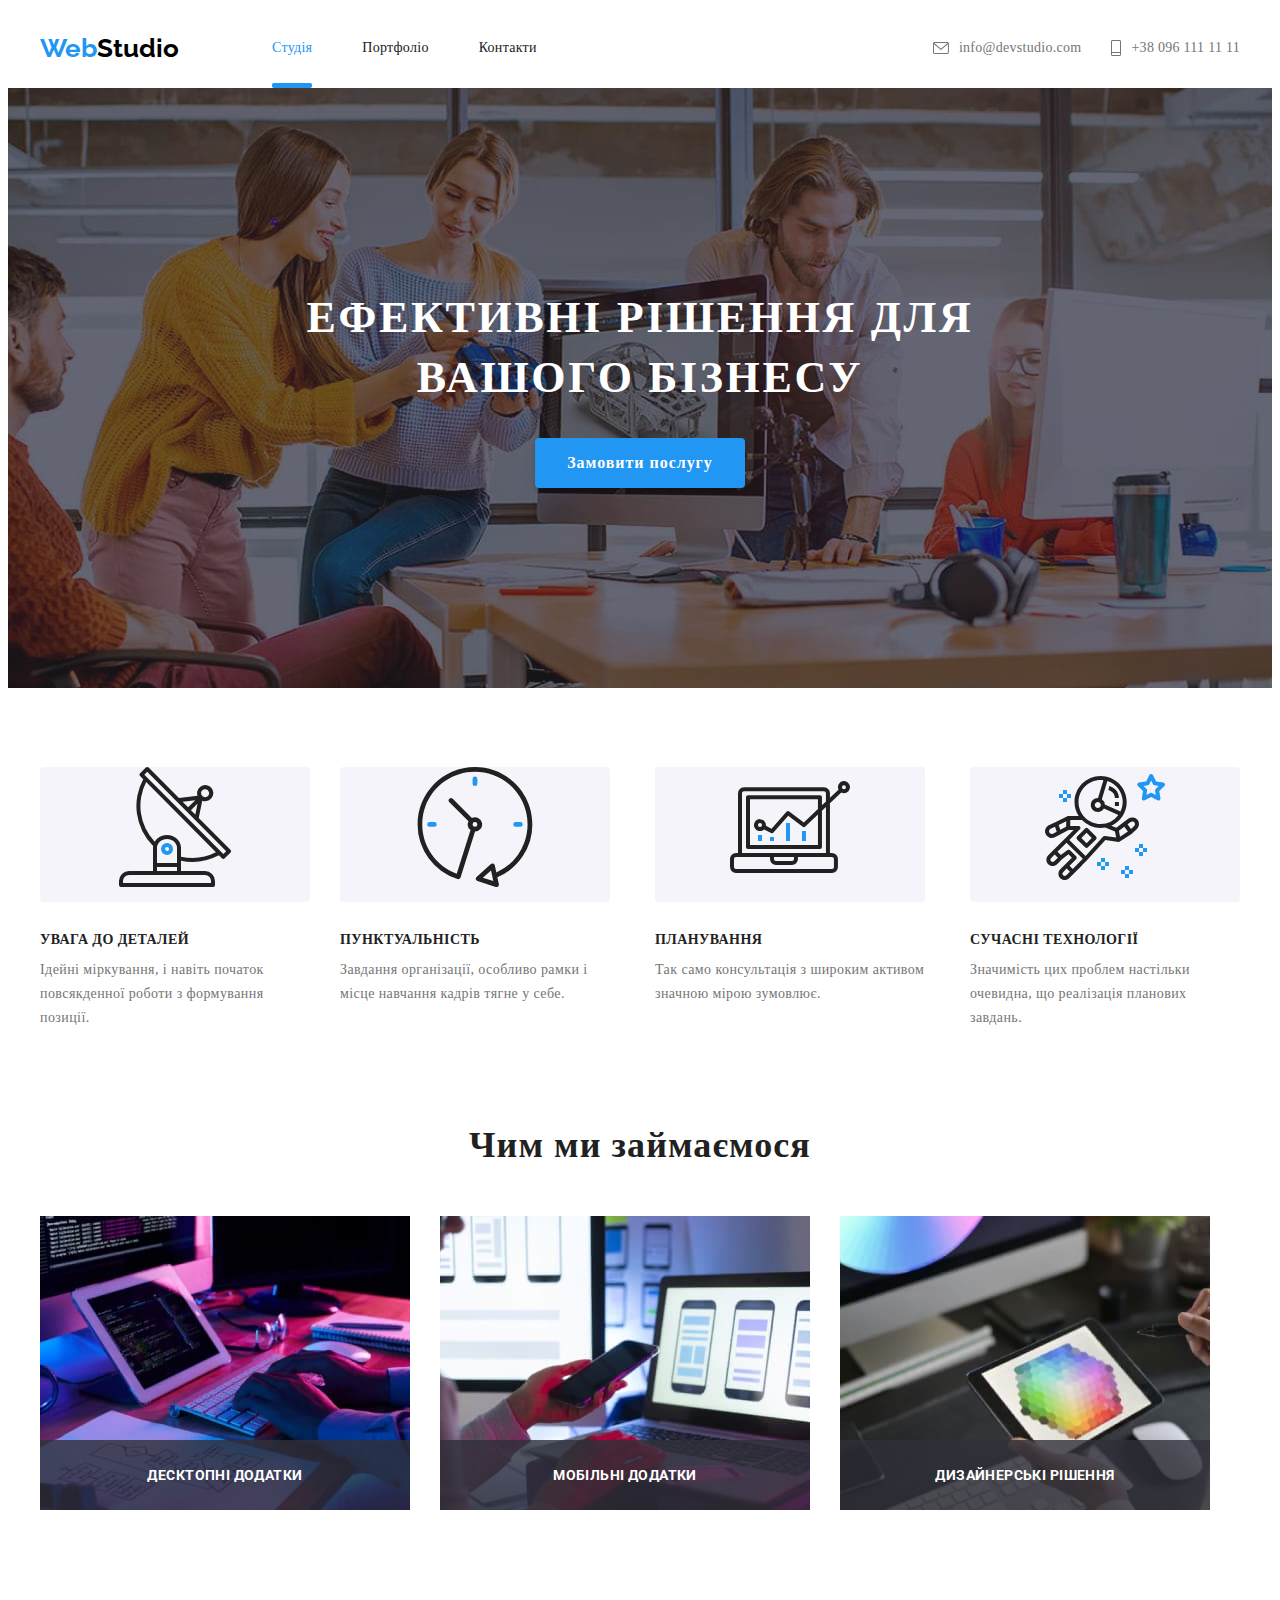
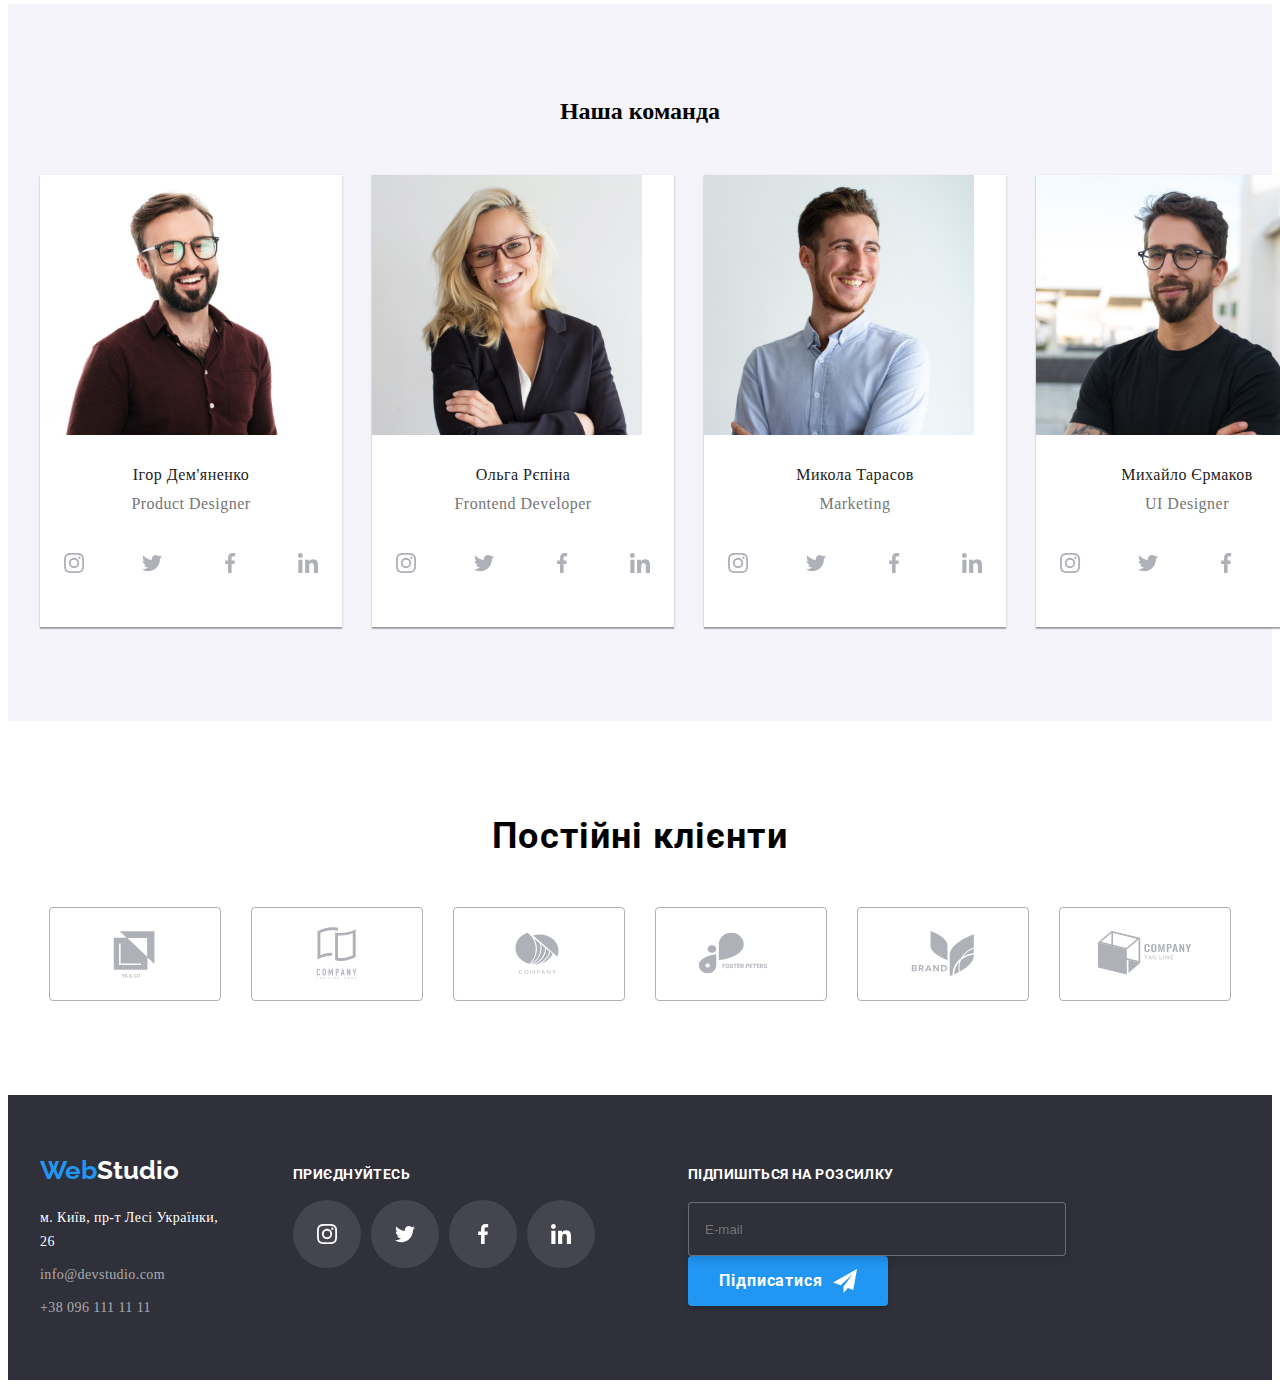
==== commit 513f951f: "в процессе" ====
--- a/index.html
+++ b/index.html
@@ -384,64 +384,64 @@
 
     <!-- подвал страницы -->
 
-    <footer class="footer">
-      <div class="footer-container container">
-        <div class="footer-joins">
-          <div class="footer-secondjoins">
-         <a class="logotype" href="./index.html"><span class="header__web">Web</span>Studio</a>
-      <address class="address">
-        <ul class="footer-bottom list">
-          <li class="footer-item"><a class="footer-map link" href="https://goo.gl/maps/Yp1MJyX35UvS2NjQA" target="_blank" rel="noopener noreferrer nofollow">м. Київ, пр-т Лесі Українки, 26</a></li>
-          <li class="footer-item">
-            <a class="footer-link link"  href="mailto:info@devstudio.com">info@devstudio.com</a>
-          </li>
-          <li class="footer-item">
-            <a class="footer-tel footer-link link" href="tel:+380961111111">+38 096 111 11 11</a>
+    <footer class="section-footer">
+      <div class="container">
+        <div class="section-footer__joins">
+          <div class="section-footer__secondjoins">
+         <a class="section-footer__logotype" href="./index.html"><span class="header__web">Web</span>Studio</a>
+      <address class="section-footer__address">
+        <ul class="section-footer__before list">
+          <li class="section-footer__item"><a class="section-footer__map link" href="https://goo.gl/maps/Yp1MJyX35UvS2NjQA" target="_blank" rel="noopener noreferrer nofollow">м. Київ, пр-т Лесі Українки, 26</a></li>
+          <li class="section-footer__item">
+            <a class="section-footer__link link"  href="mailto:info@devstudio.com">info@devstudio.com</a>
+          </li>
+          <li class="section-footer__item">
+            <a class="section-footer__link link" href="tel:+380961111111">+38 096 111 11 11</a>
           </li>
         </ul>
       </address>
       </div>
-      <div class="join-go">
-        <h2 class="join-ap">приєднуйтесь</h2>
-        <ul class="applicat-icon">
-          <li class="people-icon">
-            <a href="" class="peopls-serv">
-              <svg class="join-icons" width="20" height="20">
+      <div class="section-footer__go">
+        <h2 class="section-footer__ap">приєднуйтесь</h2>
+        <ul class="section-footer__application">
+          <li class="section-footer__people">
+            <a href="" class="section-footer__serv">
+              <svg class="section-footer__icons" width="20" height="20">
                 <use href="./images/sprite.svg#instagram"></use>
               </svg>
             </a>
           </li>
-          <li class="people-icon">
-            <a href="" class="peopls-serv">
-              <svg class="join-icons" width="20" height="20">
+          <li class="section-footer__people">
+            <a href="" class="section-footer__serv">
+              <svg class="section-footer__icons" width="20" height="20">
                 <use href="./images/sprite.svg#twitter"></use>
               </svg>
             </a>
           </li>
-          <li class="people-icon">
-            <a href="" class="peopls-serv">
-              <svg class="join-icons" width="20" height="20">
+          <li class="section-footer__people">
+            <a href="" class="section-footer__serv">
+              <svg class="section-footer__icons" width="20" height="20">
                 <use href="./images/sprite.svg#facebook"></use>
               </svg>
             </a>
           </li>
-          <li class="people-icon">
-            <a href="" class="peopls-serv">
-              <svg class="join-icons" width="20" height="20">
+          <li class="section-footer__people">
+            <a href="" class="section-footer__serv">
+              <svg class="section-footer__icons" width="20" height="20">
                 <use href="./images/sprite.svg#linkedin"></use>
               </svg>
             </a>
           </li>
         </ul>
       </div>
-      <div class="footer-lastmenu">
-        <p class="last-text">Підпишіться на розсилку</p>
-        <form class="lastmenu">
-          <label class="last-label">
-            <input class="email-footers" type="text" name="mail-footer" placeholder="E-mail">
+      <div class="last-footer">
+        <p class="last-footer__text">Підпишіться на розсилку</p>
+        <form>
+          <label class="last-footer__label">
+            <input class="last-footer__email" type="text" name="mail-footer" placeholder="E-mail">
           </label>
-            <button class="last-mail" type="submit"><span class="black-btns">Підписатися</span>
-              <svg class="icon-send" width="24" height="24">
+            <button class="last-footer__mail" type="submit"><span class="last-footer__btns">Підписатися</span>
+              <svg class="last-footer__send" width="24" height="24">
                 <use href="./images/sprite.svg#icon-send"></use>
               </svg>
             </button>
--- a/css/style.css
+++ b/css/style.css
@@ -50,7 +50,7 @@
     width: 1200px;
     /* outline: 1px solid tomato; */
 }
-body {
+.body {
     font-family: 'Roboto', sans-serif;
     background-color: var(--before-color);
     color: var(--title-text-color);
@@ -196,6 +196,7 @@
     display: flex;
     align-items: center;
     padding: 32px 0;
+    margin-right: 30px;
 
     font-weight: 500;
     font-size: 14px;
@@ -785,17 +786,17 @@
     fill: currentColor;
 }
 /* footer */
-.footer-joins {
+.section-footer__joins {
     display: flex;
     align-items: baseline;
 }
-.footer-secondjoins {
+.section-footer__secondjoins {
     margin-right: 70px;
 }
-.address {
+.section-footer__address {
     margin-top: 20px;
 }
-.logotype {
+.section-footer__logotype {
     font-family: 'Raleway', sans-serif;
     font-weight: 700;
     font-size: 26px;
@@ -803,12 +804,12 @@
     text-decoration: none;
     color: var(--before-color);
 }
-.footer-item:not(:last-child) {
+.section-footer__item:not(:last-child) {
     display: flex;
     display: block;
     margin-bottom: 9px;
 }
-.footer-map {
+.section-footer__map {
     font-style: normal;
     font-weight: 400;
     font-size: 14px;
@@ -820,17 +821,17 @@
     transition-duration: 250ms;
     transition-timing-function: cubic-bezier(0.4, 0, 0.2, 1);
 }
-.footer-map:hover,
-.footer-map:focus {
+.section-footer__map:hover,
+.section-footer__map:focus {
     color: var(--accent-color);
 }
-.footer {
+.section-footer {
     display: flex;
     padding-top: 60px;
     padding-bottom: 60px;
     background-color: var(--h1-color);
 }
-.footer-link {
+.section-footer__link {
     font-style: normal;
     font-size: 14px;
     line-height: calc(24 / 14);
@@ -842,8 +843,8 @@
     transition-timing-function: cubic-bezier(0.4, 0, 0.2, 1);
 }
 
-.footer-link:hover,
-.footer-link:focus {
+.section-footer__link:hover,
+.section-footer__link:focus {
     color: var(--accent-color);
 }
 /* portfolio main */
@@ -978,14 +979,14 @@
     box-shadow: 0px 3px 1px var(--button-color);
 }
 /* footer icon */
-join-go {
+section-footer__go {
     display: flex;
     align-content: center;
     margin-left: 70px;
     width: 206px;
     height: 80px;
 }
-.join-ap {
+.section-footer__ap {
     font-family: 'Roboto';
     font-style: normal;
     font-weight: 700;
@@ -997,21 +998,21 @@
     
     color: var(--before-color);
 }
-.applicat-icon {
+.section-footer__application {
     display: flex;
     gap: 10px;
     
 }
-.people-icon {
+.section-footer__people {
     display: flex;
    
 }
 
-.people-icon {
+.section-footer__people {
     border-radius: 50%;
     background: var(--people-icon);
 }
-.peopls-serv {
+.section-footer__serv {
     display: flex;
     justify-content: center;
     align-items: center;
@@ -1025,16 +1026,16 @@
     transition-duration: 250ms;
     transition-timing-function: cubic-bezier(0.4, 0, 0.2, 1);
 }
-.peopls-serv:hover,
-.peopls-serv:focus {
+.section-footer__serv:hover,
+.section-footer__serv:focus {
     background-color: var(--accent-color);
     fill: var(--before-color);
 }
 /* form-label-last */
-.footer-lastmenu {
+.last-footer {
     margin-left: 93px;
 }
-.last-text {
+.last-footer__text {
     margin-bottom: 20px;
 
     font-family: 'Roboto';
@@ -1047,7 +1048,7 @@
 
     color: var(--before-color);
 }
-.email-footers {
+.last-footer__email {
     padding-left: 16px;
 
     width: 358px;
@@ -1058,10 +1059,10 @@
     border-radius: 4px;
     color:var(--before-color);
 }
-.last-label {
+.last-footer__label {
     margin-right: 12px;
 }
-.last-mail {
+.last-footer__mail {
     display: inline-flex;
     justify-content: center;
     align-items: center;
@@ -1075,7 +1076,7 @@
     border-radius: 4px;
     cursor: pointer;
 }
-.black-btns {
+.last-footer__btns {
     display: flex;
     justify-content: center;
 
